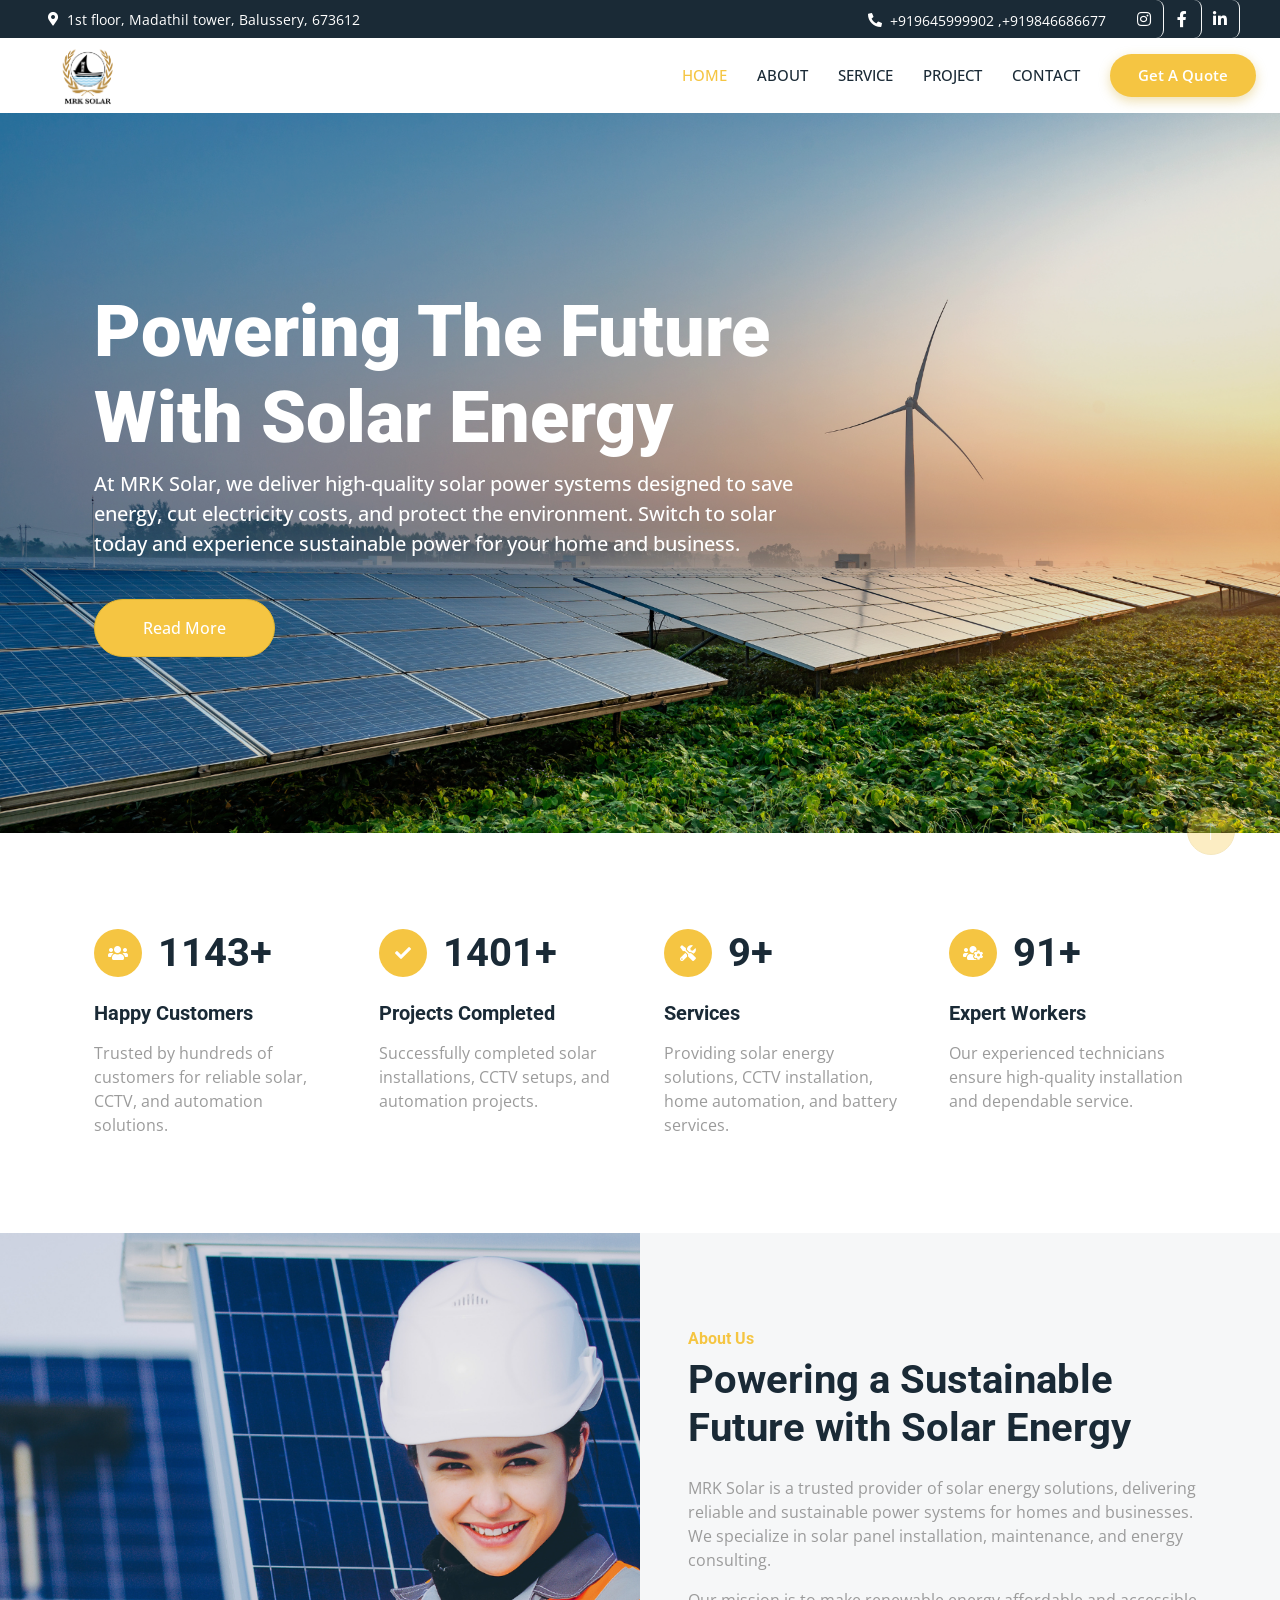
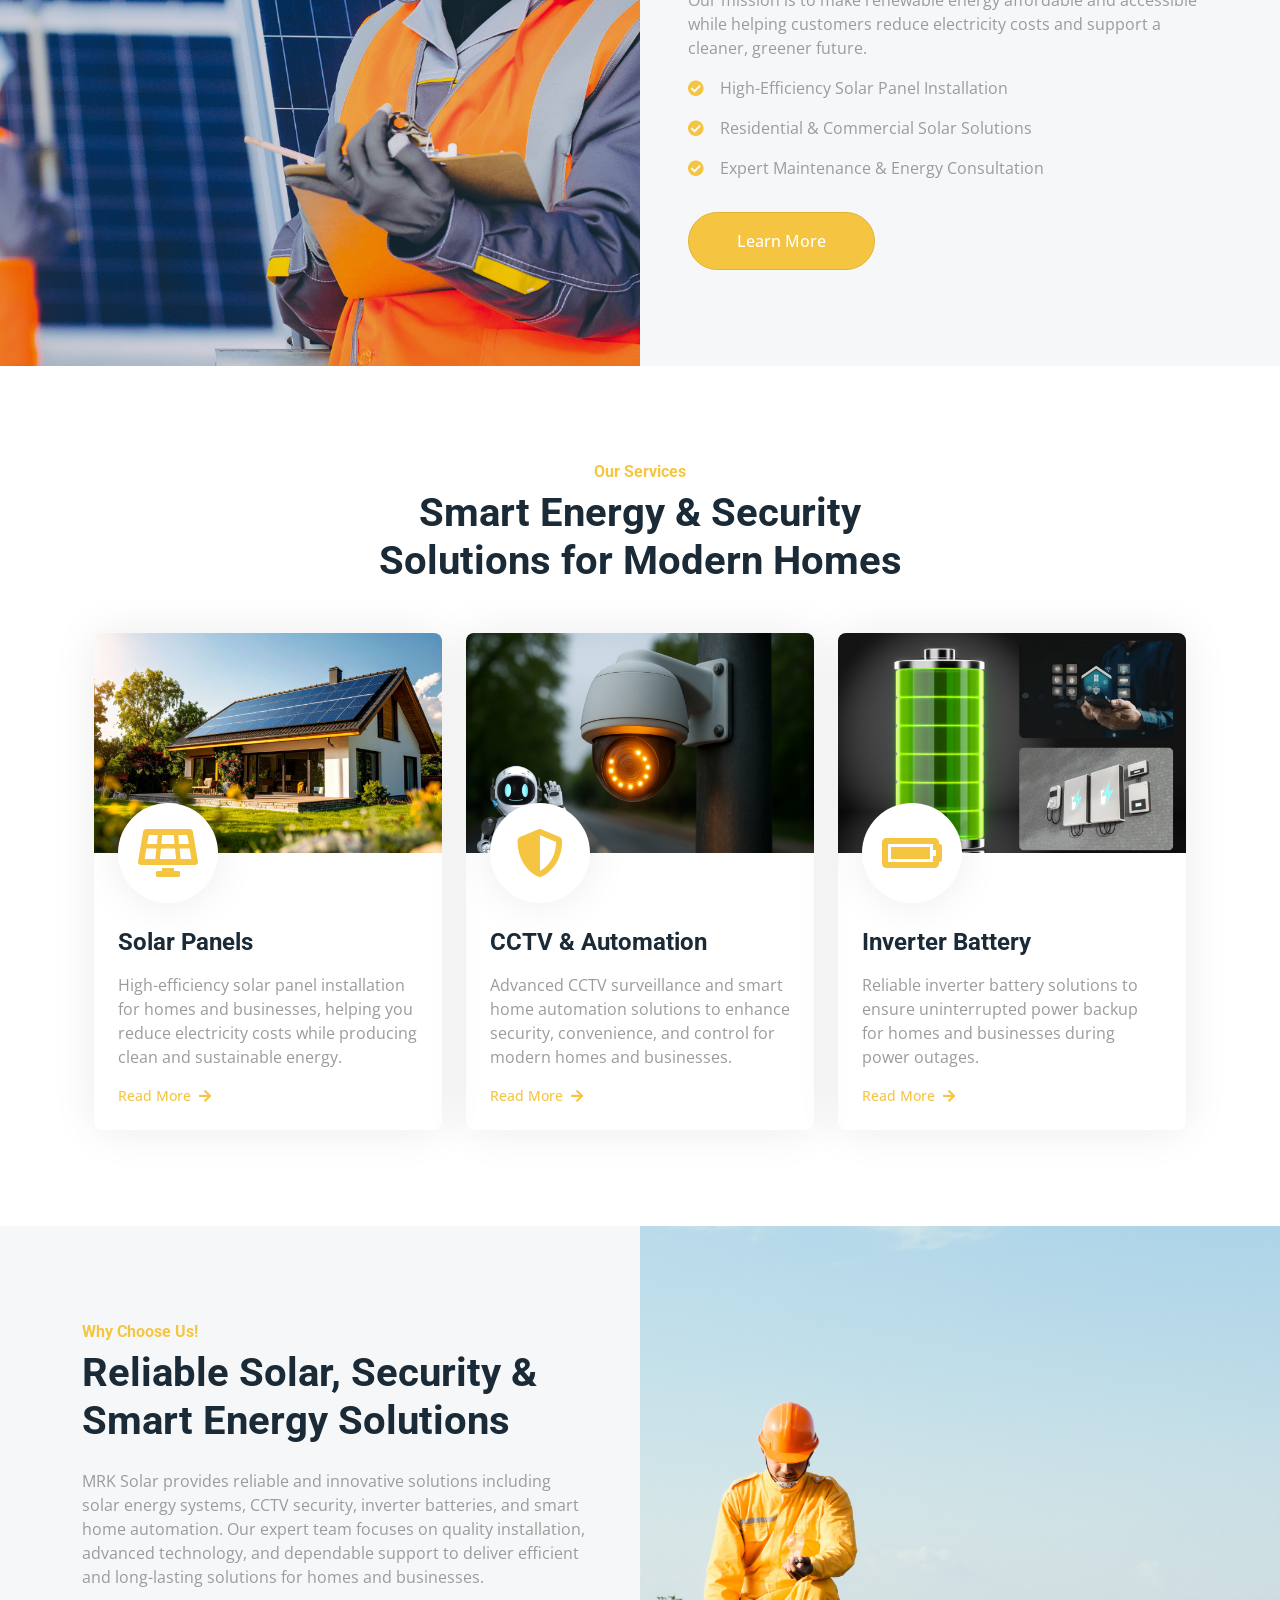
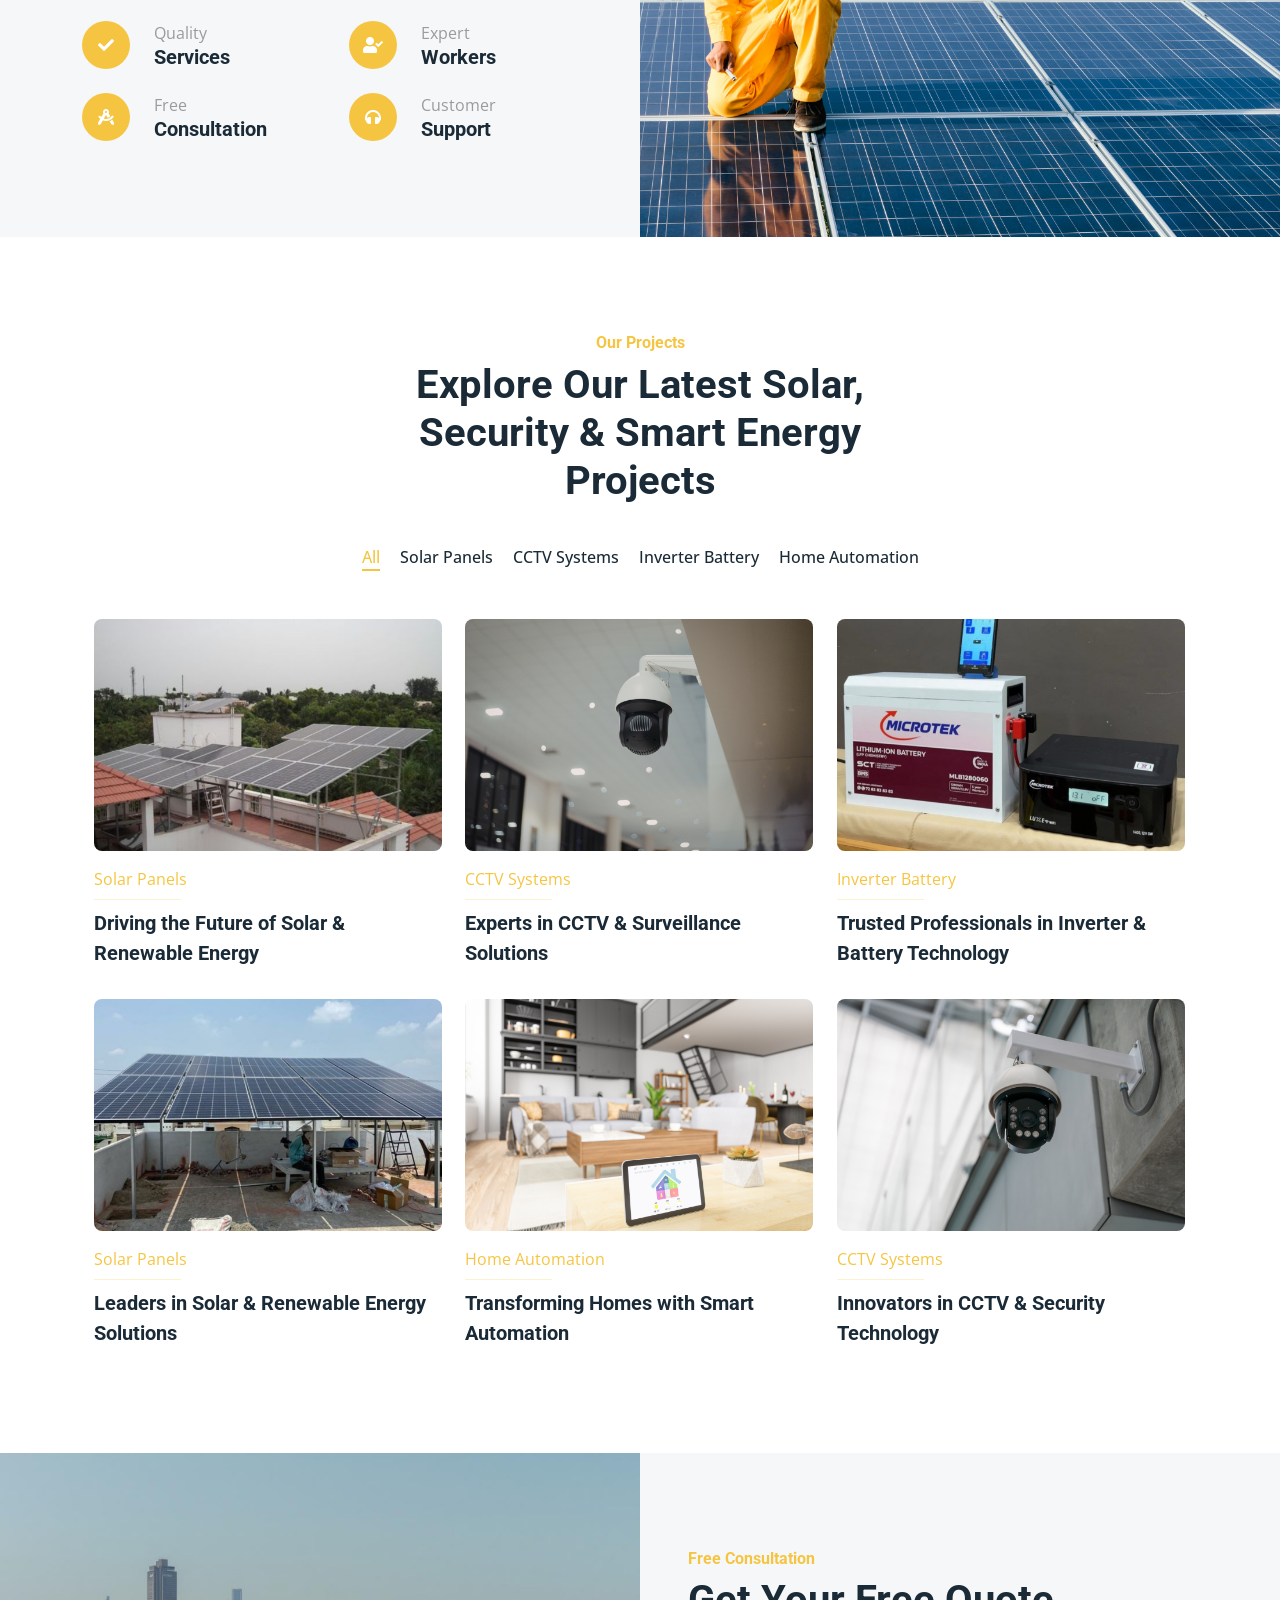
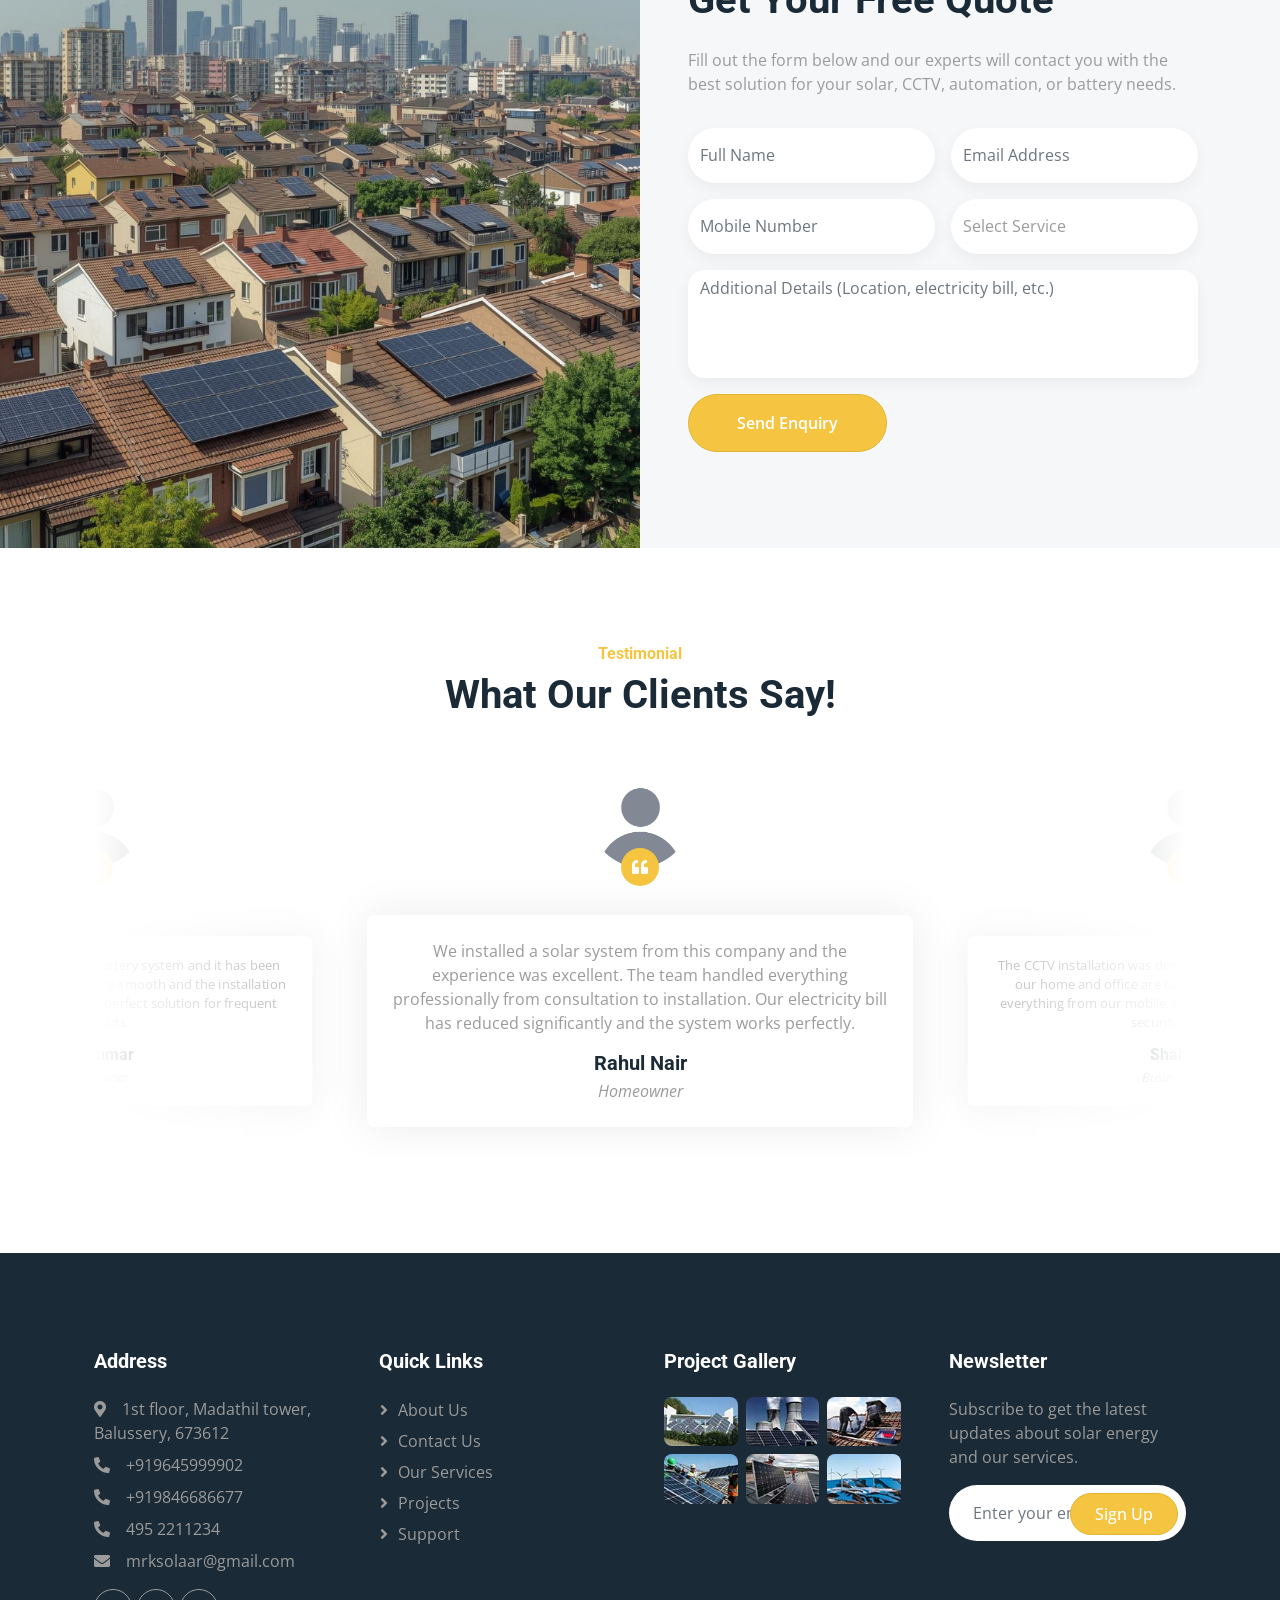
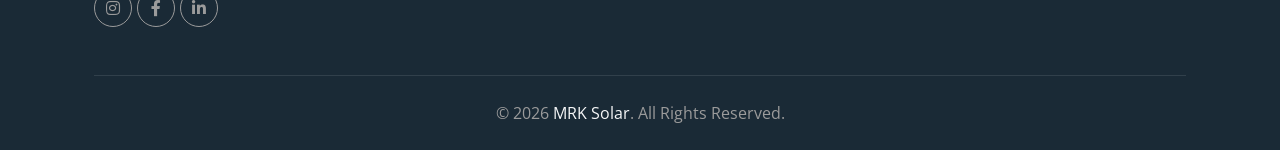
==== index.html @ f8b1b04d "first commit" ====
<!doctype html>
<html lang="en">
  <head>
    <meta charset="utf-8" />
    <title>MRK Solar</title>
    <meta content="width=device-width, initial-scale=1.0" name="viewport" />
    <meta content="" name="keywords" />
    <meta content="" name="description" />

    <!-- Favicon -->
    <link href="img/logo/MRKfavicon.png" rel="icon" />

    <!-- Google Web Fonts -->
    <link rel="preconnect" href="https://fonts.googleapis.com" />
    <link rel="preconnect" href="https://fonts.gstatic.com" crossorigin />
    <link
      href="https://fonts.googleapis.com/css2?family=Open+Sans:wght@400;500&family=Roboto:wght@500;700;900&display=swap"
      rel="stylesheet"
    />

    <link href="https://cdn.jsdelivr.net/npm/bootstrap@5.3.2/dist/css/bootstrap.min.css" rel="stylesheet">
<link rel="stylesheet" href="https://cdnjs.cloudflare.com/ajax/libs/font-awesome/6.5.0/css/all.min.css">


    <!-- Icon Font Stylesheet -->
    <link
      href="https://cdnjs.cloudflare.com/ajax/libs/font-awesome/5.10.0/css/all.min.css"
      rel="stylesheet"
    />
    <link
      href="https://cdn.jsdelivr.net/npm/bootstrap-icons@1.4.1/font/bootstrap-icons.css"
      rel="stylesheet"
    />

    <!-- Libraries Stylesheet -->
    <link href="lib/animate/animate.min.css" rel="stylesheet" />
    <link href="lib/owlcarousel/assets/owl.carousel.min.css" rel="stylesheet" />
    <link href="lib/lightbox/css/lightbox.min.css" rel="stylesheet" />

    <!-- Customized Bootstrap Stylesheet -->
    <link href="css/bootstrap.min.css" rel="stylesheet" />

    <!-- Template Stylesheet -->
    <link href="css/style.css" rel="stylesheet" />
  </head>

  <body>
    <!-- Spinner Start -->
    <div
      id="spinner"
      class="show bg-white position-fixed translate-middle w-100 vh-100 top-50 start-50 d-flex align-items-center justify-content-center"
    >
      <div
        class="spinner-border text-primary"
        style="width: 3rem; height: 3rem"
        role="status"
      >
        <span class="sr-only">Loading...</span>
      </div>
    </div>
    <!-- Spinner End -->

    <!-- Topbar Start -->
    <div class="container-fluid topbar-blue p-0">
      <div class="row gx-0 d-none d-lg-flex">
        <div class="col-lg-7 px-5 text-start">
          <div class="h-100 d-inline-flex align-items-center me-4">
            <small class="fa fa-map-marker-alt me-2"></small>
            <small>1st floor, Madathil tower, Balussery, 673612</small>
          </div>
        </div>

        <div class="col-lg-5 px-5 text-end">
          <div class="h-100 d-inline-flex align-items-center me-4">
            <small class="fa fa-phone-alt me-2"></small>
            <small>+919645999902 ,+919846686677</small>
          </div>

          <div class="h-100 d-inline-flex align-items-center mx-n2">
            <a
              class="btn btn-square btn-link border-0 border-end border-light"
              href="#"
              ><i class="fab fa-instagram"></i
            ></a>
            <a
              class="btn btn-square btn-link border-0 border-end border-light"
              href="#"
              ><i class="fab fa-facebook-f"></i
            ></a>
            <a
              class="btn btn-square btn-link border-0 border-end border-light"
              href="#"
              ><i class="fab fa-linkedin-in"></i
            ></a>
          </div>
        </div>
      </div>
    </div>
    <!-- Topbar End -->

    <!-- Navbar Start -->
    <nav class="navbar navbar-expand-lg bg-white navbar-light sticky-top p-0">
      <a
        href="index.html"
        class="navbar-brand d-flex align-items-center px-4 px-lg-5"
      >
        <img
          src="/img/logo/MRK SOLAR logo t-01.png"
          alt="MRK Solar Logo"
          style="height: 80px"
        />
      </a>
      <button
        type="button"
        class="navbar-toggler me-4"
        data-bs-toggle="collapse"
        data-bs-target="#navbarCollapse"
      >
        <span class="navbar-toggler-icon"></span>
      </button>
      <div class="collapse navbar-collapse" id="navbarCollapse">
        <div class="navbar-nav ms-auto p-4 p-lg-0">
          <a href="index.html" class="nav-item nav-link active">Home</a>
          <a href="about.html" class="nav-item nav-link">About</a>
          <a href="service.html" class="nav-item nav-link">Service</a>
          <a href="project.html" class="nav-item nav-link">Project</a>
          <a href="contact.html" class="nav-item nav-link">Contact</a>
        </div>
        <button class="gold-btn me-4" data-bs-toggle="modal" data-bs-target="#quoteModal">
Get A Quote
</button>
      </div>
    </nav>
    <!-- Navbar End -->

        <!-- Modal Start -->
<div class="modal fade" id="quoteModal" tabindex="-1">
  <div class="modal-dialog modal-dialog-centered">
    <div class="modal-content glass-modal text-center">

      <button class="close-btn" data-bs-dismiss="modal">&times;</button>

      <h3 class="mb-3">Contact MRK Solar</h3>

      <p class="mb-4">
        Need information about Solar Panels, CCTV, Home Automation,
        or Inverter Battery services? Connect with us instantly.
      </p>

      <div class="contact-buttons">

        <a href="https://wa.me/919645999902?text=Hello%20MRK%20Solar,%20can%20I%20get%20more%20information%20about%20your%20Solar%20Panels,%20CCTV,%20Home%20Automation,%20and%20Inverter%20Battery%20services."
        class="whatsapp-btn" target="_blank">
        <i class="fab fa-whatsapp"></i> WhatsApp
        </a>

        <a href="tel:+919645999902" class="call-btn">
        <i class="fa fa-phone"></i> Call Now
        </a>

      </div>

    </div>
  </div>
</div>
    <!-- Modal End -->

    <!-- Carousel Start -->
    <div class="container-fluid p-0 pb-5 wow fadeIn" data-wow-delay="0.1s">
      <div class="owl-carousel header-carousel position-relative">
        <div class="owl-carousel-item position-relative">
          <img class="img-fluid" src="img/banners/8.png" alt="" />
          <div class="owl-carousel-inner">
            <div class="container">
              <div class="row justify-content-start">
                <div class="col-10 col-lg-8">
                  <h1 class="display-2 text-white animated slideInDown">
    Powering The Future With Solar Energy
</h1>
                  <p class="fs-5 fw-medium text-white mb-4 pb-3">
    At MRK Solar, we deliver high-quality solar power systems designed to save energy, 
    cut electricity costs, and protect the environment. Switch to solar today and 
    experience sustainable power for your home and business.
</p>
                  <a
                    href="/about.html"
                    class="btn btn-primary rounded-pill py-3 px-5 animated slideInLeft"
                    >Read More</a
                  >
                </div>
              </div>
            </div>
          </div>
        </div>

        <div class="owl-carousel-item position-relative">
          <img class="img-fluid" src="img/banners/4.png" alt="" />
          <div class="owl-carousel-inner">
            <div class="container">
              <div class="row justify-content-start">
                <div class="col-10 col-lg-8">
                  <h1 class="display-2 text-white animated slideInDown">
    Leaders In Solar And Clean Energy
</h1>
                  <p class="fs-5 fw-medium text-white mb-4 pb-3">
    MRK Solar provides reliable and efficient solar energy solutions for homes and businesses.
    Our advanced solar systems help reduce electricity costs while promoting clean and
    sustainable power for a better and greener future.
</p>
                  <a
                    href="/about.html"
                    class="btn btn-primary rounded-pill py-3 px-5 animated slideInLeft"
                    >Read More</a
                  >
                </div>
              </div>
            </div>
          </div>
        </div>
      </div>
    </div>
    <!-- Carousel End -->

   <!-- Feature Start -->
<div class="container-xxl py-5">
  <div class="container">
    <div class="row g-5">

      <div class="col-md-6 col-lg-3 wow fadeIn" data-wow-delay="0.1s">
        <div class="d-flex align-items-center mb-4">
          <div class="btn-lg-square bg-primary rounded-circle me-3">
            <i class="fa fa-users text-white"></i>
          </div>
          <h1 class="mb-0"><span data-toggle="counter-up">1256</span>+</h1>
        </div>
        <h5 class="mb-3">Happy Customers</h5>
        <span>Trusted by hundreds of customers for reliable solar, CCTV, and automation solutions.</span>
      </div>

      <div class="col-md-6 col-lg-3 wow fadeIn" data-wow-delay="0.3s">
        <div class="d-flex align-items-center mb-4">
          <div class="btn-lg-square bg-primary rounded-circle me-3">
            <i class="fa fa-check text-white"></i>
          </div>
          <h1 class="mb-0"><span data-toggle="counter-up">1540</span>+</h1>
        </div>
        <h5 class="mb-3">Projects Completed</h5>
        <span>Successfully completed solar installations, CCTV setups, and automation projects.</span>
      </div>

      <div class="col-md-6 col-lg-3 wow fadeIn" data-wow-delay="0.5s">
        <div class="d-flex align-items-center mb-4">
          <div class="btn-lg-square bg-primary rounded-circle me-3">
            <i class="fa fa-tools text-white"></i>
          </div>
          <h1 class="mb-0"><span data-toggle="counter-up">10</span>+</h1>
        </div>
        <h5 class="mb-3">Services</h5>
        <span>Providing solar energy solutions, CCTV installation, home automation, and battery services.</span>
      </div>

      <div class="col-md-6 col-lg-3 wow fadeIn" data-wow-delay="0.7s">
        <div class="d-flex align-items-center mb-4">
          <div class="btn-lg-square bg-primary rounded-circle me-3">
            <i class="fa fa-users-cog text-white"></i>
          </div>
          <h1 class="mb-0"><span data-toggle="counter-up">100</span>+</h1>
        </div>
        <h5 class="mb-3">Expert Workers</h5>
        <span>Our experienced technicians ensure high-quality installation and dependable service.</span>
      </div>

    </div>
  </div>
</div>
<!-- Feature End -->

    <!-- About Start -->
    <div class="container-fluid bg-light overflow-hidden my-5 px-lg-0">
      <div class="container about px-lg-0">
        <div class="row g-0 mx-lg-0">
          <div
            class="col-lg-6 ps-lg-0 wow fadeIn"
            data-wow-delay="0.1s"
            style="min-height: 400px"
          >
            <div class="position-relative h-100">
              <img
                class="position-absolute img-fluid w-100 h-100"
                src="img/about.png"
                style="object-fit: cover"
                alt=""
              />
            </div>
          </div>
          <div
            class="col-lg-6 about-text py-5 wow fadeIn"
            data-wow-delay="0.5s"
          >
            <div class="p-lg-5 pe-lg-0">
              <h6 class="text-primary">About Us</h6>

<h1 class="mb-4">
Powering a Sustainable Future with Solar Energy
</h1>

<p>
MRK Solar is a trusted provider of solar energy solutions, delivering
reliable and sustainable power systems for homes and businesses.
We specialize in solar panel installation, maintenance, and energy consulting.
</p>

<p>
Our mission is to make renewable energy affordable and accessible
while helping customers reduce electricity costs and support a
cleaner, greener future.
</p>

<p><i class="fa fa-check-circle text-primary me-3"></i>High-Efficiency Solar Panel Installation</p>
<p><i class="fa fa-check-circle text-primary me-3"></i>Residential & Commercial Solar Solutions</p>
<p><i class="fa fa-check-circle text-primary me-3"></i>Expert Maintenance & Energy Consultation</p>

<a href="/about.html" class="btn btn-primary rounded-pill py-3 px-5 mt-3">
Learn More
</a>
            </div>
          </div>
        </div>
      </div>
    </div>
    <!-- About End -->

    <!-- Service Start -->
    <div class="container-xxl py-5">
      <div class="container">
        <div
          class="text-center mx-auto mb-5 wow fadeInUp"
          data-wow-delay="0.1s"
          style="max-width: 600px"
        >
          <h6 class="text-primary">Our Services</h6>
<h1 class="mb-4">Smart Energy & Security Solutions for Modern Homes</h1>
        </div>
        <div class="row g-4">
          <div class="col-md-6 col-lg-4 wow fadeInUp" data-wow-delay="0.1s">
            <div class="service-item rounded overflow-hidden">
              <img class="img-fluid" src="img/service1.png" alt="" />
              <div class="position-relative p-4 pt-0">
                <div class="service-icon">
                  <i class="fa fa-solar-panel fa-3x"></i>
                </div>
                <h4 class="mb-3">Solar Panels</h4>
<p>
High-efficiency solar panel installation for homes and businesses,
helping you reduce electricity costs while producing clean and
sustainable energy.
</p>
                <a class="small fw-medium" href="/service.html"
                  >Read More<i class="fa fa-arrow-right ms-2"></i
                ></a>
              </div>
            </div>
          </div>
          <div class="col-md-6 col-lg-4 wow fadeInUp" data-wow-delay="0.3s">
            <div class="service-item rounded overflow-hidden">
              <img class="img-fluid" src="img/service2.png" alt="" />
              <div class="position-relative p-4 pt-0">
                <div class="service-icon">
                  <i class="fa fa-shield-alt fa-3x"></i>
                </div>
               <h4 class="mb-3">CCTV & Automation</h4>
<p>
Advanced CCTV surveillance and smart home automation solutions to
enhance security, convenience, and control for modern homes and businesses.
</p>
                <a class="small fw-medium" href="/service.html"
                  >Read More<i class="fa fa-arrow-right ms-2"></i
                ></a>
              </div>
            </div>
          </div>
          
          <div class="col-md-6 col-lg-4 wow fadeInUp" data-wow-delay="0.5s">
            <div class="service-item rounded overflow-hidden">
              <img class="img-fluid" src="img/service3.png" alt="" />
              <div class="position-relative p-4 pt-0">
                <div class="service-icon">
                  <i class="fa fa-battery-full fa-3x"></i>
                </div>
                <h4 class="mb-3">Inverter Battery</h4>
<p>
Reliable inverter battery solutions to ensure uninterrupted power
backup for homes and businesses during power outages.
</p>
                <a class="small fw-medium" href="/service.html"
                  >Read More<i class="fa fa-arrow-right ms-2"></i
                ></a>
              </div>
            </div>
          </div>
        </div>
      </div>
    </div>
    <!-- Service End -->

    <!-- Feature Start -->
    <div class="container-fluid bg-light overflow-hidden my-5 px-lg-0">
      <div class="container feature px-lg-0">
        <div class="row g-0 mx-lg-0">
          <div
            class="col-lg-6 feature-text py-5 wow fadeIn"
            data-wow-delay="0.1s"
          >
            <div class="p-lg-5 ps-lg-0">
              <h6 class="text-primary">Why Choose Us!</h6>
<h1 class="mb-4">
Reliable Solar, Security & Smart Energy Solutions
</h1>
<p class="mb-4 pb-2">
MRK Solar provides reliable and innovative solutions including solar
energy systems, CCTV security, inverter batteries, and smart home
automation. Our expert team focuses on quality installation, advanced
technology, and dependable support to deliver efficient and
long-lasting solutions for homes and businesses.
</p>
              <div class="row g-4">
                <div class="col-6">
                  <div class="d-flex align-items-center">
                    <div class="btn-lg-square bg-primary rounded-circle">
                      <i class="fa fa-check text-white"></i>
                    </div>
                    <div class="ms-4">
                      <p class="mb-0">Quality</p>
                      <h5 class="mb-0">Services</h5>
                    </div>
                  </div>
                </div>
                <div class="col-6">
                  <div class="d-flex align-items-center">
                    <div class="btn-lg-square bg-primary rounded-circle">
                      <i class="fa fa-user-check text-white"></i>
                    </div>
                    <div class="ms-4">
                      <p class="mb-0">Expert</p>
                      <h5 class="mb-0">Workers</h5>
                    </div>
                  </div>
                </div>
                <div class="col-6">
                  <div class="d-flex align-items-center">
                    <div class="btn-lg-square bg-primary rounded-circle">
                      <i class="fa fa-drafting-compass text-white"></i>
                    </div>
                    <div class="ms-4">
                      <p class="mb-0">Free</p>
                      <h5 class="mb-0">Consultation</h5>
                    </div>
                  </div>
                </div>
                <div class="col-6">
                  <div class="d-flex align-items-center">
                    <div class="btn-lg-square bg-primary rounded-circle">
                      <i class="fa fa-headphones text-white"></i>
                    </div>
                    <div class="ms-4">
                      <p class="mb-0">Customer</p>
                      <h5 class="mb-0">Support</h5>
                    </div>
                  </div>
                </div>
              </div>
            </div>
          </div>
          <div
            class="col-lg-6 pe-lg-0 wow fadeIn"
            data-wow-delay="0.5s"
            style="min-height: 400px"
          >
            <div class="position-relative h-100">
              <img
                class="position-absolute img-fluid w-100 h-100"
                src="img/2.png"
                style="object-fit: cover"
                alt=""
              />
            </div>
          </div>
        </div>
      </div>
    </div>
    <!-- Feature End -->

    <!-- Projects Start -->
    <div class="container-xxl py-5">
      <div class="container">
        <div
          class="text-center mx-auto mb-5 wow fadeInUp"
          data-wow-delay="0.1s"
          style="max-width: 600px"
        >
         <h6 class="text-primary">Our Projects</h6>
<h1 class="mb-4">
Explore Our Latest Solar, Security & Smart Energy Projects
</h1>
        </div>
        <div class="row mt-n2 wow fadeInUp" data-wow-delay="0.3s">
          <div class="col-12 text-center">
            <ul class="list-inline mb-5" id="portfolio-flters">
    <li class="mx-2 active" data-filter="*">All</li>
    <li class="mx-2" data-filter=".solar">Solar Panels</li>
    <li class="mx-2" data-filter=".cctv">CCTV Systems</li>
    <li class="mx-2" data-filter=".battery">Inverter Battery</li>
    <li class="mx-2" data-filter=".automation">Home Automation</li>
</ul>
          </div>
        </div>
        <div
          class="row g-4 portfolio-container wow fadeInUp"
          data-wow-delay="0.5s"
        >
          <div class="col-lg-4 col-md-6 portfolio-item solar">
            <div class="portfolio-img rounded overflow-hidden">
              <img class="img-fluid" src="img/project-solar1.png" alt="" />
              <div class="portfolio-btn">
                <a
                  class="btn btn-lg-square btn-outline-light rounded-circle mx-1"
                  href="img/project-solar1.png"
                  data-lightbox="portfolio"
                  ><i class="fa fa-eye"></i
                ></a>
                
              </div>
            </div>
            <div class="pt-3">
              <p class="text-primary mb-0">Solar Panels</p>
              <hr class="text-primary w-25 my-2" />
              <h5 class="lh-base">
                Driving the Future of Solar & Renewable Energy
              </h5>
            </div>
          </div>
          <div class="col-lg-4 col-md-6 portfolio-item cctv">
            <div class="portfolio-img rounded overflow-hidden">
              <img class="img-fluid" src="img/project-cctv1.png" alt="" />
              <div class="portfolio-btn">
                <a
                  class="btn btn-lg-square btn-outline-light rounded-circle mx-1"
                  href="img/project-cctv1.png"
                  data-lightbox="portfolio"
                  ><i class="fa fa-eye"></i
                ></a>
               
              </div>
            </div>
            <div class="pt-3">
              <p class="text-primary mb-0">CCTV Systems</p>
              <hr class="text-primary w-25 my-2" />
              <h5 class="lh-base">
               Experts in CCTV & Surveillance Solutions
              </h5>
            </div>
          </div>
          <div class="col-lg-4 col-md-6 portfolio-item battery">
            <div class="portfolio-img rounded overflow-hidden">
              <img class="img-fluid" src="img/project-battery.png" alt="" />
              <div class="portfolio-btn">
                <a
                  class="btn btn-lg-square btn-outline-light rounded-circle mx-1"
                  href="img/project-battery.png"
                  data-lightbox="portfolio"
                  ><i class="fa fa-eye"></i
                ></a>
               
              </div>
            </div>
            <div class="pt-3">
              <p class="text-primary mb-0">Inverter Battery</p>
              <hr class="text-primary w-25 my-2" />
              <h5 class="lh-base">
               Trusted Professionals in Inverter & Battery Technology
              </h5>
            </div>
          </div>
          <div class="col-lg-4 col-md-6 portfolio-item solar">
            <div class="portfolio-img rounded overflow-hidden">
              <img class="img-fluid" src="img/project-solar2.png" alt="" />
              <div class="portfolio-btn">
                <a
                  class="btn btn-lg-square btn-outline-light rounded-circle mx-1"
                  href="img/project-solar2.png"
                  data-lightbox="portfolio"
                  ><i class="fa fa-eye"></i
                ></a>
               
              </div>
            </div>
            <div class="pt-3">
              <p class="text-primary mb-0">Solar Panels</p>
              <hr class="text-primary w-25 my-2" />
              <h5 class="lh-base">
                Leaders in Solar & Renewable Energy Solutions
              </h5>
            </div>
          </div>
          <div class="col-lg-4 col-md-6 portfolio-item automation">
            <div class="portfolio-img rounded overflow-hidden">
              <img class="img-fluid" src="img/project-automation.png" alt="" />
              <div class="portfolio-btn">
                <a
                  class="btn btn-lg-square btn-outline-light rounded-circle mx-1"
                  href="img/project-automation.png"
                  data-lightbox="portfolio"
                  ><i class="fa fa-eye"></i
                ></a>
                
              </div>
            </div>
            <div class="pt-3">
              <p class="text-primary mb-0">Home Automation</p>
              <hr class="text-primary w-25 my-2" />
              <h5 class="lh-base">
                Transforming Homes with Smart Automation
              </h5>
            </div>
          </div>
          <div class="col-lg-4 col-md-6 portfolio-item cctv">
            <div class="portfolio-img rounded overflow-hidden">
              <img class="img-fluid" src="img/project-cctv2.png" alt="" />
              <div class="portfolio-btn">
                <a
                  class="btn btn-lg-square btn-outline-light rounded-circle mx-1"
                  href="img/project-cctv2.png"
                  data-lightbox="portfolio"
                  ><i class="fa fa-eye"></i
                ></a>
                
              </div>
            </div>
            <div class="pt-3">
              <p class="text-primary mb-0">CCTV Systems</p>
              <hr class="text-primary w-25 my-2" />
              <h5 class="lh-base">
               Innovators in CCTV & Security Technology
              </h5>
            </div>
          </div>
        </div>
      </div>
    </div>
    <!-- Projects End -->

 <!-- Quote Start -->
<div class="container-fluid bg-light overflow-hidden my-5 px-lg-0">
  <div class="container quote px-lg-0">
    <div class="row g-0 mx-lg-0">

      <!-- Image Section -->
      <div class="col-lg-6 ps-lg-0 wow fadeIn" data-wow-delay="0.1s" style="min-height:400px;">
        <div class="position-relative h-100">
          <img
            src="img/sol2.png"
            class="position-absolute img-fluid w-100 h-100"
            style="object-fit:cover;"
            alt="Solar Installation">
        </div>
      </div>

      <!-- Form Section -->
      <div class="col-lg-6 quote-text py-5 wow fadeIn" data-wow-delay="0.5s">
        <div class="p-lg-5 pe-lg-0">

          <h6 class="text-primary">Free Consultation</h6>
          <h1 class="mb-4">Get Your Free Quote</h1>

          <p class="mb-4 pb-2">
            Fill out the form below and our experts will contact you with the
            best solution for your solar, CCTV, automation, or battery needs.
          </p>

          <form id="quoteForm">

            <div class="row g-3">

              <!-- Name -->
              <div class="col-12 col-sm-6">
                <input
                  type="text"
                  name="name"
                  class="form-control border-0 rounded-pill"
                  placeholder="Full Name"
                  required
                  style="height:55px;">
              </div>

              <!-- Email -->
              <div class="col-12 col-sm-6">
                <input
                  type="email"
                  name="email"
                  class="form-control border-0 rounded-pill"
                  placeholder="Email Address"
                  required
                  style="height:55px;">
              </div>

              <!-- Phone -->
              <div class="col-12 col-sm-6">
                <input
                  type="tel"
                  name="phone"
                  class="form-control border-0 rounded-pill"
                  placeholder="Mobile Number"
                  required
                  style="height:55px;">
              </div>

              <!-- Service -->
              <div class="col-12 col-sm-6">
                <select
                  name="service"
                  class="form-select border-0 rounded-pill"
                  required
                  style="height:55px;">

                  <option value="">Select Service</option>

                  <option disabled>— Solar Services —</option>
                  <option>Residential Solar Installation</option>
                  <option>Commercial Solar Installation</option>
                  <option>Solar Maintenance</option>
                  <option>Solar Consultation</option>
                  <option>Solar Inverter & Battery</option>

                  <option disabled>— Security Services —</option>
                  <option>CCTV Installation</option>
                  <option>CCTV Maintenance</option>

                  <option disabled>— Smart Home —</option>
                  <option>Home Automation</option>

                  <option disabled>— Power Backup —</option>
                  <option>Battery Services</option>

                </select>
              </div>

              <!-- Message -->
              <div class="col-12">
                <textarea
                  name="message"
                  class="form-control border-0 rounded-4"
                  placeholder="Additional Details (Location, electricity bill, etc.)"
                  rows="4"></textarea>
              </div>

              <!-- Submit -->
              <div class="col-12">
                <button type="button" onclick="sendWhatsApp()" class="btn btn-primary rounded-pill py-3 px-5">
Send Enquiry
</button>
              </div>

            </div>

          </form>

        </div>
      </div>

    </div>
  </div>
</div>
<!-- Quote End -->
 <script>
function sendWhatsApp(){

var name = document.querySelector('input[name="name"]').value;
var email = document.querySelector('input[name="email"]').value;
var phone = document.querySelector('input[name="phone"]').value;
var service = document.querySelector('select[name="service"]').value;
var message = document.querySelector('textarea[name="message"]').value;

var whatsappNumber = "919645999902";

var url = "https://wa.me/" + whatsappNumber + "?text="
+ "New Enquiry%0A%0A"
+ "*Name:* " + name + "%0A"
+ "*Email:* " + email + "%0A"
+ "*Phone:* " + phone + "%0A"
+ "*Service:* " + service + "%0A"
+ "*Message:* " + message;

window.open(url, '_blank');
}
</script>

    <!-- Team Start -->
    <!-- <div class="container-xxl py-5">
      <div class="container">
        <div
          class="text-center mx-auto mb-5 wow fadeInUp"
          data-wow-delay="0.1s"
          style="max-width: 600px"
        >
          <h6 class="text-primary">Team Member</h6>
          <h1 class="mb-4">Experienced Team Members</h1>
        </div>
        <div class="row g-4">
          <div class="col-lg-4 col-md-6 wow fadeInUp" data-wow-delay="0.1s">
            <div class="team-item rounded overflow-hidden">
              <div class="d-flex">
                <img class="img-fluid w-75" src="img/team-1.jpg" alt="" />
                <div class="team-social w-25">
                  <a
                    class="btn btn-lg-square btn-outline-primary rounded-circle mt-3"
                    href=""
                    ><i class="fab fa-facebook-f"></i
                  ></a>
                  <a
                    class="btn btn-lg-square btn-outline-primary rounded-circle mt-3"
                    href=""
                    ><i class="fab fa-twitter"></i
                  ></a>
                  <a
                    class="btn btn-lg-square btn-outline-primary rounded-circle mt-3"
                    href=""
                    ><i class="fab fa-instagram"></i
                  ></a>
                </div>
              </div>
              <div class="p-4">
                <h5>Full Name</h5>
                <span>Designation</span>
              </div>
            </div>
          </div>
          <div class="col-lg-4 col-md-6 wow fadeInUp" data-wow-delay="0.3s">
            <div class="team-item rounded overflow-hidden">
              <div class="d-flex">
                <img class="img-fluid w-75" src="img/team-2.jpg" alt="" />
                <div class="team-social w-25">
                  <a
                    class="btn btn-lg-square btn-outline-primary rounded-circle mt-3"
                    href=""
                    ><i class="fab fa-facebook-f"></i
                  ></a>
                  <a
                    class="btn btn-lg-square btn-outline-primary rounded-circle mt-3"
                    href=""
                    ><i class="fab fa-twitter"></i
                  ></a>
                  <a
                    class="btn btn-lg-square btn-outline-primary rounded-circle mt-3"
                    href=""
                    ><i class="fab fa-instagram"></i
                  ></a>
                </div>
              </div>
              <div class="p-4">
                <h5>Full Name</h5>
                <span>Designation</span>
              </div>
            </div>
          </div>
          <div class="col-lg-4 col-md-6 wow fadeInUp" data-wow-delay="0.5s">
            <div class="team-item rounded overflow-hidden">
              <div class="d-flex">
                <img class="img-fluid w-75" src="img/team-3.jpg" alt="" />
                <div class="team-social w-25">
                  <a
                    class="btn btn-lg-square btn-outline-primary rounded-circle mt-3"
                    href=""
                    ><i class="fab fa-facebook-f"></i
                  ></a>
                  <a
                    class="btn btn-lg-square btn-outline-primary rounded-circle mt-3"
                    href=""
                    ><i class="fab fa-twitter"></i
                  ></a>
                  <a
                    class="btn btn-lg-square btn-outline-primary rounded-circle mt-3"
                    href=""
                    ><i class="fab fa-instagram"></i
                  ></a>
                </div>
              </div>
              <div class="p-4">
                <h5>Full Name</h5>
                <span>Designation</span>
              </div>
            </div>
          </div>
        </div>
      </div>
    </div> -->
    <!-- Team End -->

    <!-- Testimonial Start -->
    <div class="container-xxl py-5">
      <div class="container">
        <div
          class="text-center mx-auto mb-5 wow fadeInUp"
          data-wow-delay="0.1s"
          style="max-width: 600px"
        >
          <h6 class="text-primary">Testimonial</h6>
          <h1 class="mb-4">What Our Clients Say!</h1>
        </div>
        <div
          class="owl-carousel testimonial-carousel wow fadeInUp"
          data-wow-delay="0.1s"
        >
          <div class="testimonial-item text-center">
            <div class="testimonial-img position-relative">
              <img
                class="img-fluid rounded-circle mx-auto mb-5"
                src="img/testimonial-logo.jpeg"
              />
              <div class="btn-square bg-primary rounded-circle">
                <i class="fa fa-quote-left text-white"></i>
              </div>
            </div>
            <div class="testimonial-text text-center rounded p-4">
              <p>
We installed a solar system from this company and the experience was excellent. 
The team handled everything professionally from consultation to installation. 
Our electricity bill has reduced significantly and the system works perfectly.
</p>
<h5 class="mb-1">Rahul Nair</h5>
<span class="fst-italic">Homeowner</span>
            </div>
          </div>
          <div class="testimonial-item text-center">
            <div class="testimonial-img position-relative">
              <img
                class="img-fluid rounded-circle mx-auto mb-5"
                src="img/testimonial-logo.jpeg"
              />
              <div class="btn-square bg-primary rounded-circle">
                <i class="fa fa-quote-left text-white"></i>
              </div>
            </div>
            <div class="testimonial-text text-center rounded p-4">
              <p>
The CCTV installation was done neatly and professionally. 
Now our home and office are fully secure and we can monitor everything from our mobile. 
Highly recommended for reliable security solutions.
</p>
<h5 class="mb-1">Shahid Ali</h5>
<span class="fst-italic">Business Owner</span>
            </div>
          </div>
          <div class="testimonial-item text-center">
            <div class="testimonial-img position-relative">
              <img
                class="img-fluid rounded-circle mx-auto mb-5"
                src="img/testimonial-logo.jpeg"
              />
              <div class="btn-square bg-primary rounded-circle">
                <i class="fa fa-quote-left text-white"></i>
              </div>
            </div>
            <div class="testimonial-text text-center rounded p-4">
              <p>
We purchased an inverter and battery system and it has been working flawlessly. 
Power backup is smooth and the installation team provided great support. 
A perfect solution for frequent power cuts.
</p>
<h5 class="mb-1">Anil Kumar</h5>
<span class="fst-italic">Shop Owner</span>
            </div>
          </div>
        </div>
      </div>
    </div>
    <!-- Testimonial End -->

    <!-- Footer Start -->
    <div
      class="container-fluid bg-dark text-body footer mt-5 pt-5 wow fadeIn"
      data-wow-delay="0.1s"
    >
      <div class="container py-5">
        <div class="row g-5">
          <div class="col-lg-3 col-md-6">
            <h5 class="text-white mb-4">Address</h5>
            <p class="mb-2">
              <i class="fa fa-map-marker-alt me-3"></i>1st floor, Madathil
              tower, Balussery, 673612
            </p>
            <p class="mb-2">
              <i class="fa fa-phone-alt me-3"></i>+919645999902
            </p>
            <p class="mb-2">
              <i class="fa fa-phone-alt me-3"></i>+919846686677
            </p>
            <p class="mb-2"><i class="fa fa-phone-alt me-3"></i>495 2211234</p>
            <p class="mb-2">
              <i class="fa fa-envelope me-3"></i>mrksolaar@gmail.com
            </p>
            <div class="d-flex pt-2">
              <a class="btn btn-square btn-outline-light btn-social" href=""
                ><i class="fab fa-instagram"></i
              ></a>
              <a class="btn btn-square btn-outline-light btn-social" href=""
                ><i class="fab fa-facebook-f"></i
              ></a>

              <a class="btn btn-square btn-outline-light btn-social" href=""
                ><i class="fab fa-linkedin-in"></i
              ></a>
            </div>
          </div>
          <div class="col-lg-3 col-md-6">
            <h5 class="text-white mb-4">Quick Links</h5>
            <a class="btn btn-link" href="">About Us</a>
            <a class="btn btn-link" href="">Contact Us</a>
            <a class="btn btn-link" href="">Our Services</a>
            <a class="btn btn-link" href="">Projects</a>
            <a class="btn btn-link" href="">Support</a>
          </div>
          <div class="col-lg-3 col-md-6">
            <h5 class="text-white mb-4">Project Gallery</h5>
            <div class="row g-2">
              <div class="col-4">
                <img class="img-fluid rounded" src="img/gallery-1.jpg" alt="" />
              </div>
              <div class="col-4">
                <img class="img-fluid rounded" src="img/gallery-2.jpg" alt="" />
              </div>
              <div class="col-4">
                <img class="img-fluid rounded" src="img/gallery-3.jpg" alt="" />
              </div>
              <div class="col-4">
                <img class="img-fluid rounded" src="img/gallery-4.jpg" alt="" />
              </div>
              <div class="col-4">
                <img class="img-fluid rounded" src="img/gallery-5.jpg" alt="" />
              </div>
              <div class="col-4">
                <img class="img-fluid rounded" src="img/gallery-6.jpg" alt="" />
              </div>
            </div>
          </div>
          <div class="col-lg-3 col-md-6">
            <h5 class="text-white mb-4">Newsletter</h5>
            <p>
              Subscribe to get the latest updates about solar energy and our
              services.
            </p>
            <div class="position-relative mx-auto" style="max-width: 400px">
              <input
                class="form-control border-0 w-100 py-3 ps-4 pe-5 rounded-pill"
                type="email"
                placeholder="Enter your email"
              />

              <button
                type="button"
                class="btn btn-primary py-2 px-4 position-absolute top-0 end-0 mt-2 me-2 rounded-pill"
              >
                Sign Up
              </button>
            </div>
          </div>
        </div>
      </div>
      <div class="container">
        <div class="copyright">
          <div class="row justify-content-center">
            <div class="col-md-6 text-center">
              &copy; 2026 <a href="#">MRK Solar</a>. All Rights Reserved.
            </div>
          </div>
        </div>
      </div>
    </div>
    <!-- Footer End -->

    <!-- Back to Top -->
    <a
      href="#"
      class="btn btn-lg btn-primary btn-lg-square rounded-circle back-to-top"
      ><i class="bi bi-arrow-up"></i
    ></a>

    <!-- JavaScript Libraries -->
     <script src="https://cdn.jsdelivr.net/npm/bootstrap@5.3.2/dist/js/bootstrap.bundle.min.js"></script>
    <script src="https://code.jquery.com/jquery-3.4.1.min.js"></script>
    <script src="https://cdn.jsdelivr.net/npm/bootstrap@5.0.0/dist/js/bootstrap.bundle.min.js"></script>
    <script src="lib/wow/wow.min.js"></script>
    <script src="lib/easing/easing.min.js"></script>
    <script src="lib/waypoints/waypoints.min.js"></script>
    <script src="lib/counterup/counterup.min.js"></script>
    <script src="lib/owlcarousel/owl.carousel.min.js"></script>
    <script src="lib/isotope/isotope.pkgd.min.js"></script>
    <script src="lib/lightbox/js/lightbox.min.js"></script>

    <!-- Template Javascript -->
    <script src="js/main.js"></script>
  </body>
</html>
---- css/style.css ----
/********** Template CSS **********/
:root {
    --primary: #F5C542;
    --light: #F6F7F8;
    --dark: #1A2A36;
}

.fw-medium {
    font-weight: 500 !important;
}

.fw-bold {
    font-weight: 700 !important;
}

.fw-black {
    font-weight: 900 !important;
}

.back-to-top {
    position: fixed;
    display: none;
    right: 45px;
    bottom: 45px;
    z-index: 99;
}


/*** Spinner ***/
#spinner {
    opacity: 0;
    visibility: hidden;
    transition: opacity .5s ease-out, visibility 0s linear .5s;
    z-index: 99999;
}

#spinner.show {
    transition: opacity .5s ease-out, visibility 0s linear 0s;
    visibility: visible;
    opacity: 1;
}


/*** Button ***/
.btn {
    font-weight: 500;
    transition: .5s;
}

.btn.btn-primary,
.btn.btn-outline-primary:hover {
    color: #FFFFFF;
}

.btn-square {
    width: 38px;
    height: 38px;
}

.btn-sm-square {
    width: 32px;
    height: 32px;
}

.btn-lg-square {
    width: 48px;
    height: 48px;
}

.gold-btn {
    /* background: linear-gradient(135deg, #d4af37, #f5d76e); */
    background:#F5C542 ;
    color: #ffffff;
    border: none;
    padding: 10px 28px;
    font-size: 15px;
    font-weight: 600;
    border-radius: 50px; /* Fully rounded */
    cursor: pointer;
    transition: all 0.3s ease;
    box-shadow: 0 4px 12px rgba(212, 175, 55, 0.4);
    
}

/* .gold-btn:hover {
    background: linear-gradient(135deg, #b8962e, #d4af37);
    transform: translateY(-2px);
    box-shadow: 0 6px 18px rgba(212, 175, 55, 0.6);
} */
 .gold-btn:hover {
    background: #D4A017;
    transform: translateY(-2px);
    /* box-shadow: 0 6px 18px rgba(213, 181, 75, 0.652); */
}


.gold-btn:active {
    transform: scale(0.98);
}

.btn-square,
.btn-sm-square,
.btn-lg-square {
    padding: 0;
    display: flex;
    align-items: center;
    justify-content: center;
    font-weight: normal;
}

.topbar-blue{
    background-color:#1A2A36; 
    color:#fff;
}

.topbar-blue small,
.topbar-blue i,
.topbar-blue a{
    color:#fff !important;
}

.topbar-blue a:hover{
    color:#ffd700 !important; /* optional hover gold */
}


/*** Navbar ***/
.navbar.sticky-top {
    top: -100px;
    transition: .5s;
}

.navbar .navbar-brand,
.navbar a.btn {
    height: 75px;
}

.navbar .navbar-nav .nav-link {
    margin-right: 30px;
    padding: 25px 0;
    color: var(--dark);
    font-size: 15px;
    font-weight: 500;
    text-transform: uppercase;
    outline: none;
}

.navbar .navbar-nav .nav-link:hover,
.navbar .navbar-nav .nav-link.active {
    color: var(--primary);
}

.navbar .dropdown-toggle::after {
    border: none;
    content: "\f107";
    font-family: "Font Awesome 5 Free";
    font-weight: 900;
    vertical-align: middle;
    margin-left: 8px;
}

@media (max-width: 991.98px) {
    .navbar .navbar-nav .nav-link  {
        margin-right: 0;
        padding: 10px 0;
    }

    .navbar .navbar-nav {
        border-top: 1px solid #EEEEEE;
    }
}

@media (min-width: 992px) {
    .navbar .nav-item .dropdown-menu {
        display: block;
        border: none;
        margin-top: 0;
        top: 150%;
        opacity: 0;
        visibility: hidden;
        transition: .5s;
    }

    .navbar .nav-item:hover .dropdown-menu {
        top: 100%;
        visibility: visible;
        transition: .5s;
        opacity: 1;
    }
}


.glass-modal{
    background: rgba(255, 244, 244, 0.389);
    backdrop-filter: blur(15px);
    border-radius: 20px;
    padding: 40px;
    border: 1px solid rgba(255, 255, 255, 0.017);
    box-shadow: 0 10px 40px rgba(0,0,0,0.3);
    animation: popup 0.4s ease;
    color: #fff;
}

@keyframes popup{
    from{
        transform: scale(0.8);
        opacity:0;
    }
    to{
        transform: scale(1);
        opacity:1;
    }
}

.close-btn{
    position:absolute;
    right:20px;
    top:15px;
    border:none;
    font-size:28px;
    background:none;
}

.contact-buttons{
    display:flex;
    gap:15px;
    justify-content:center;
}

.whatsapp-btn{
    background:#25D366;
    color:white;
    padding:12px 25px;
    border-radius:50px;
    text-decoration:none;
    font-weight:600;
}

.call-btn{
    background:#f4b400;
    color:white;
    padding:12px 25px;
    border-radius:50px;
    text-decoration:none;
    font-weight:600;
}

.whatsapp-btn:hover{
    background:#1ebe5d;
}

.call-btn:hover{
    background:#d89d00;
}


/*** Header ***/
.owl-carousel-inner {
    position: absolute;
    width: 100%;
    height: 100%;
    top: 0;
    left: 0;
    display: flex;
    align-items: center;
    background: rgba(0, 0, 0, .1);
}

@media (max-width: 768px) {
    .header-carousel .owl-carousel-item {
        position: relative;
        min-height: 500px;
    }

    .header-carousel .owl-carousel-item img {
        position: absolute;
        width: 100%;
        height: 100%;
        object-fit: cover;
    }

    .header-carousel .owl-carousel-item p {
        font-size: 16px !important;
    }
}

.header-carousel .owl-dots {
    position: absolute;
    width: 60px;
    height: 100%;
    top: 0;
    right: 30px;
    display: flex;
    flex-direction: column;
    align-items: center;
    justify-content: center;
}

.header-carousel .owl-dots .owl-dot {
    position: relative;
    width: 45px;
    height: 45px;
    margin: 5px 0;
    background: #FFFFFF;
    box-shadow: 0 0 30px rgba(255, 255, 255, .9);
    border-radius: 45px;
    transition: .5s;
}

.header-carousel .owl-dots .owl-dot.active {
    width: 60px;
    height: 60px;
}

.header-carousel .owl-dots .owl-dot img {
    position: absolute;
    width: 100%;
    height: 100%;
    object-fit: cover;
    padding: 2px;
    border-radius: 45px;
    transition: .5s;
}

.page-header {
    background: linear-gradient(rgba(0, 0, 0, .1), rgba(0, 0, 0, .1)), url(../img/banners//8.png) center center no-repeat;
    background-size: cover;
}

.breadcrumb-item + .breadcrumb-item::before {
    color: var(--light);
}


/*** About ***/
@media (min-width: 992px) {
    .container.about {
        max-width: 100% !important;
    }

    .about-text  {
        padding-right: calc(((100% - 960px) / 2) + .75rem);
    }
}

@media (min-width: 1200px) {
    .about-text  {
        padding-right: calc(((100% - 1140px) / 2) + .75rem);
    }
}

@media (min-width: 1400px) {
    .about-text  {
        padding-right: calc(((100% - 1320px) / 2) + .75rem);
    }
}


/*** Service ***/
.service-item {
    box-shadow: 0 0 45px rgba(0, 0, 0, .08);
     height:100%;
    display:flex;
    flex-direction:column;
}

.service-item img{
    height:220px;
    object-fit:cover;
}

.service-item .position-relative{
    flex:1;
    display:flex;
    flex-direction:column;
}

.service-item p{
    flex-grow:1;
}

.service-icon {
    position: relative;
    margin: -50px 0 25px 0;
    width: 100px;
    height: 100px;
    display: flex;
    align-items: center;
    justify-content: center;
    color: var(--primary);
    background: #FFFFFF;
    border-radius: 100px;
    box-shadow: 0 0 45px rgba(0, 0, 0, .08);
    transition: .5s;
}

.service-item:hover .service-icon {
    color: #FFFFFF;
    background: var(--primary);
}
.service-item a.small {
    color: var(--primary);
    text-decoration: none;
    transition: .3s;
}

.service-item a.small:hover {
    color: #D4A017;
}

.service-item a.small i{
    transition: .3s;
}

.service-item a.small:hover i{
    transform: translateX(5px);
}


/*** Feature ***/
@media (min-width: 992px) {
    .container.feature {
        max-width: 100% !important;
    }

    .feature-text  {
        padding-left: calc(((100% - 960px) / 2) + .75rem);
    }
}

@media (min-width: 1200px) {
    .feature-text  {
        padding-left: calc(((100% - 1140px) / 2) + .75rem);
    }
}

@media (min-width: 1400px) {
    .feature-text  {
        padding-left: calc(((100% - 1320px) / 2) + .75rem);
    }
}


/*** Project Portfolio ***/
#portfolio-flters li {
    display: inline-block;
    font-weight: 500;
    color: var(--dark);
    cursor: pointer;
    transition: .5s;
    border-bottom: 2px solid transparent;
}

#portfolio-flters li:hover,
#portfolio-flters li.active {
    color: var(--primary);
    border-color: var(--primary);
}

.portfolio-img {
    position: relative;
}

.portfolio-img::before,
.portfolio-img::after {
    position: absolute;
    content: "";
    width: 0;
    height: 100%;
    top: 0;
    background: var(--dark);
    transition: .5s;
}

.portfolio-img::before {
    left: 50%;
}

.portfolio-img::after {
    right: 50%;
}

.portfolio-item:hover .portfolio-img::before {
    width: 51%;
    left: 0;
}

.portfolio-item:hover .portfolio-img::after {
    width: 51%;
    right: 0;
}

.portfolio-btn {
    position: absolute;
    top: 0;
    left: 0;
    width: 100%;
    height: 100%;
    display: flex;
    align-items: center;
    justify-content: center;
    opacity: 0;
    z-index: 1;
    transition: .5s;
}

.portfolio-item:hover .portfolio-btn {
    opacity: 1;
    transition-delay: .3s;
}


/*** Quote ***/
@media (min-width: 992px) {
    .container.quote {
        max-width: 100% !important;
    }

    .quote-text  {
        padding-right: calc(((100% - 960px) / 2) + .75rem);
    }
}

@media (min-width: 1200px) {
    .quote-text  {
        padding-right: calc(((100% - 1140px) / 2) + .75rem);
    }
}

@media (min-width: 1400px) {
    .quote-text  {
        padding-right: calc(((100% - 1320px) / 2) + .75rem);
    }
}

.quote-text .form-control,
.quote-text .form-select{
    background:#fff;
    box-shadow:0 5px 15px rgba(0,0,0,0.05);
}

.quote-text textarea{
    resize:none;
}

.quote-text button{
    font-weight:600;
}


/*** Team ***/
.team-item {
    box-shadow: 0 0 45px rgba(0, 0, 0, .08);
}

.team-item img {
    border-radius: 8px 60px 0 0;
}

.team-item .team-social {
    display: flex;
    flex-direction: column;
    align-items: center;
    justify-content: flex-end;
    background: #FFFFFF;
    transition: .5s;
}


/*** Testimonial ***/
.testimonial-carousel::before {
    position: absolute;
    content: "";
    top: 0;
    left: 0;
    height: 100%;
    width: 0;
    background: linear-gradient(to right, rgba(255, 255, 255, 1) 0%, rgba(255, 255, 255, 0) 100%);
    z-index: 1;
}

.testimonial-carousel::after {
    position: absolute;
    content: "";
    top: 0;
    right: 0;
    height: 100%;
    width: 0;
    background: linear-gradient(to left, rgba(255, 255, 255, 1) 0%, rgba(255, 255, 255, 0) 100%);
    z-index: 1;
}

@media (min-width: 768px) {
    .testimonial-carousel::before,
    .testimonial-carousel::after {
        width: 200px;
    }
}

@media (min-width: 992px) {
    .testimonial-carousel::before,
    .testimonial-carousel::after {
        width: 300px;
    }
}

.testimonial-carousel .owl-nav {
    position: absolute;
    width: 350px;
    top: 20px;
    left: 50%;
    transform: translateX(-50%);
    display: flex;
    justify-content: space-between;
    opacity: 0;
    transition: .5s;
    z-index: 1;
}

.testimonial-carousel:hover .owl-nav {
    width: 300px;
    opacity: 1;
}

.testimonial-carousel .owl-nav .owl-prev,
.testimonial-carousel .owl-nav .owl-next {
    position: relative;
    color: var(--primary);
    font-size: 45px;
    transition: .5s;
}

.testimonial-carousel .owl-nav .owl-prev:hover,
.testimonial-carousel .owl-nav .owl-next:hover {
    color: var(--dark);
}

.testimonial-carousel .testimonial-img img {
    width: 100px;
    height: 100px;
}

.testimonial-carousel .testimonial-img .btn-square {
    position: absolute;
    bottom: -19px;
    left: 50%;
    transform: translateX(-50%);
}

.testimonial-carousel .owl-item .testimonial-text {
    margin-bottom: 30px;
    box-shadow: 0 0 45px rgba(0, 0, 0, .08);
    transform: scale(.8);
    transition: .5s;
}

.testimonial-carousel .owl-item.center .testimonial-text {
    transform: scale(1);
}


/*** Contact ***/
@media (min-width: 992px) {
    .container.contact {
        max-width: 100% !important;
    }

    .contact-text  {
        padding-left: calc(((100% - 960px) / 2) + .75rem);
    }
}

@media (min-width: 1200px) {
    .contact-text  {
        padding-left: calc(((100% - 1140px) / 2) + .75rem);
    }
}

@media (min-width: 1400px) {
    .contact-text  {
        padding-left: calc(((100% - 1320px) / 2) + .75rem);
    }
}


/*** Footer ***/
.footer .btn.btn-social {
    margin-right: 5px;
    color: #9B9B9B;
    border: 1px solid #9B9B9B;
    border-radius: 38px;
    transition: .3s;
}

.footer .btn.btn-social:hover {
    color: var(--primary);
    border-color: var(--light);
}

.footer .btn.btn-link {
    display: block;
    margin-bottom: 5px;
    padding: 0;
    text-align: left;
    color: #9B9B9B;
    font-weight: normal;
    text-transform: capitalize;
    transition: .3s;
}

.footer .btn.btn-link::before {
    position: relative;
    content: "\f105";
    font-family: "Font Awesome 5 Free";
    font-weight: 900;
    margin-right: 10px;
}

.footer .btn.btn-link:hover {
    color: #FFFFFF;
    letter-spacing: 1px;
    box-shadow: none;
}

.footer .copyright {
    padding: 25px 0;
    border-top: 1px solid rgba(256, 256, 256, .1);
}

.footer .copyright a {
    color: var(--light);
}

.footer .copyright a:hover {
    color: var(--primary);
}
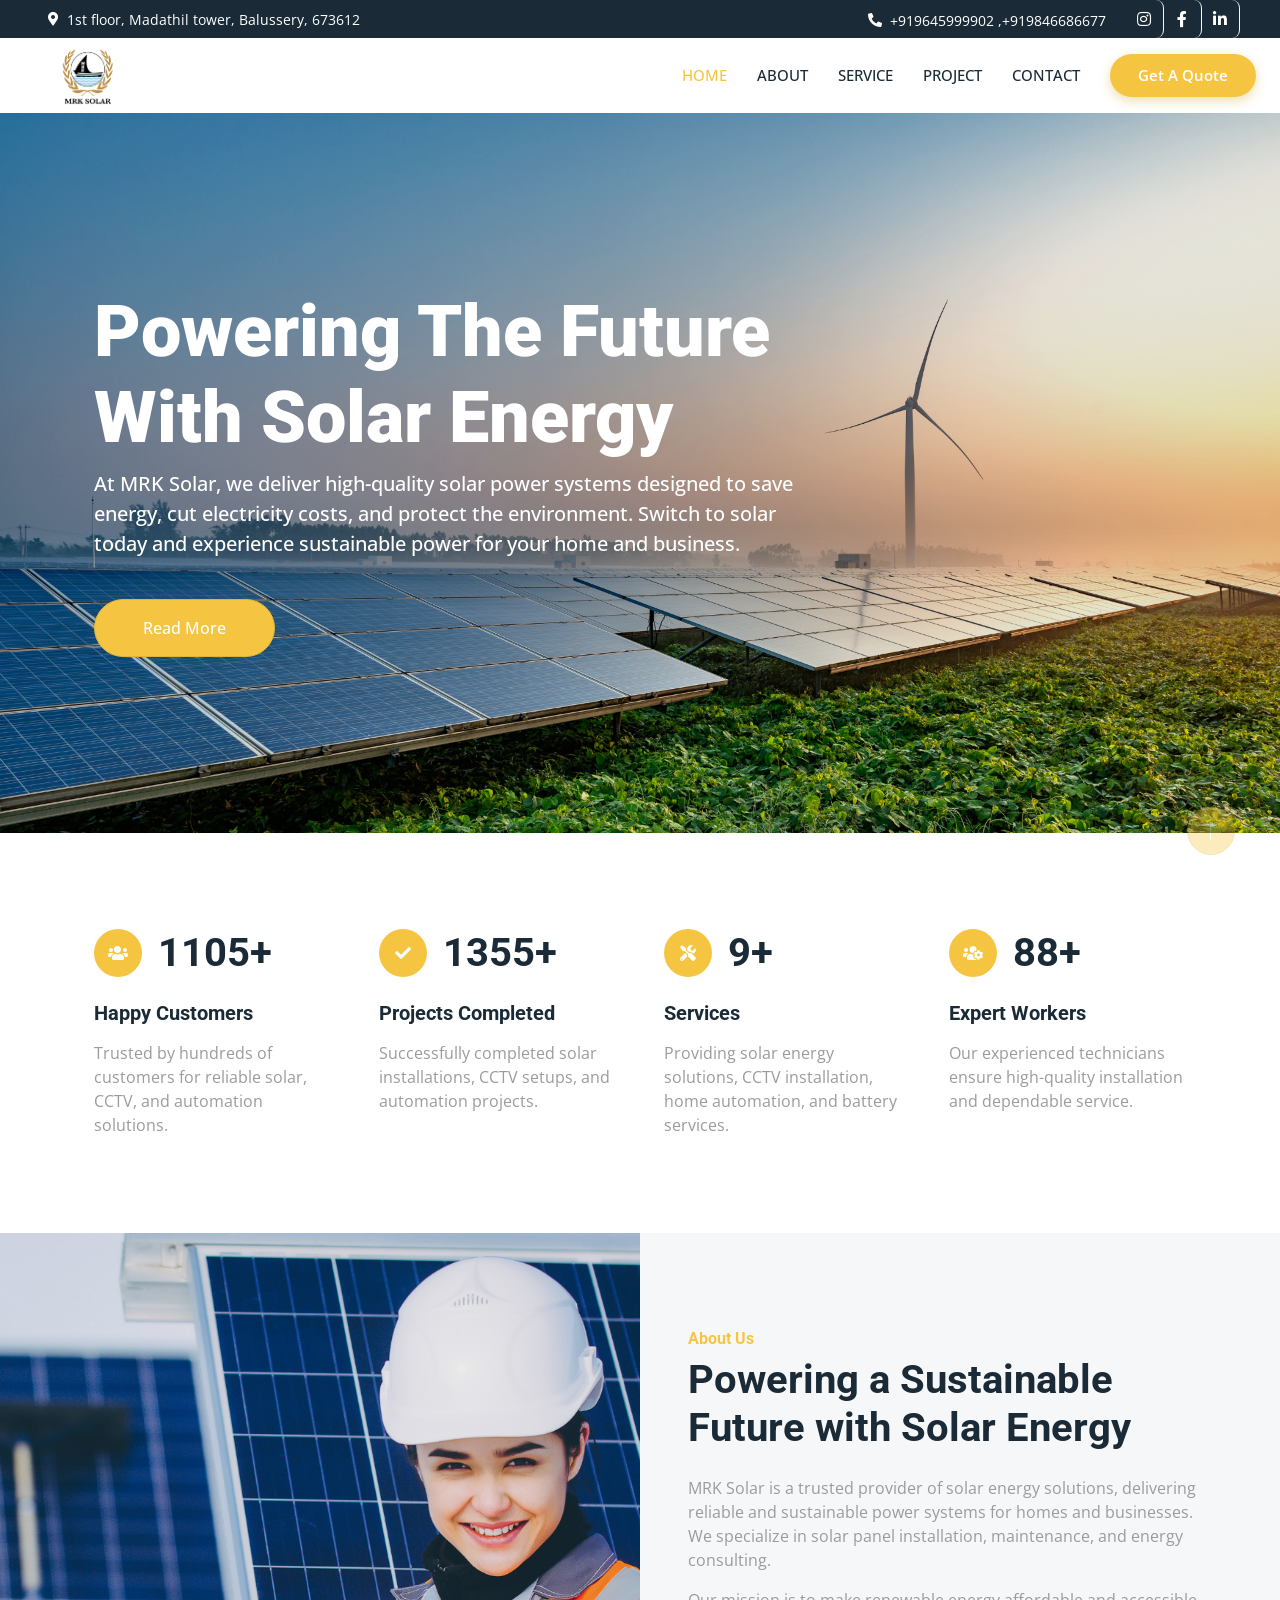
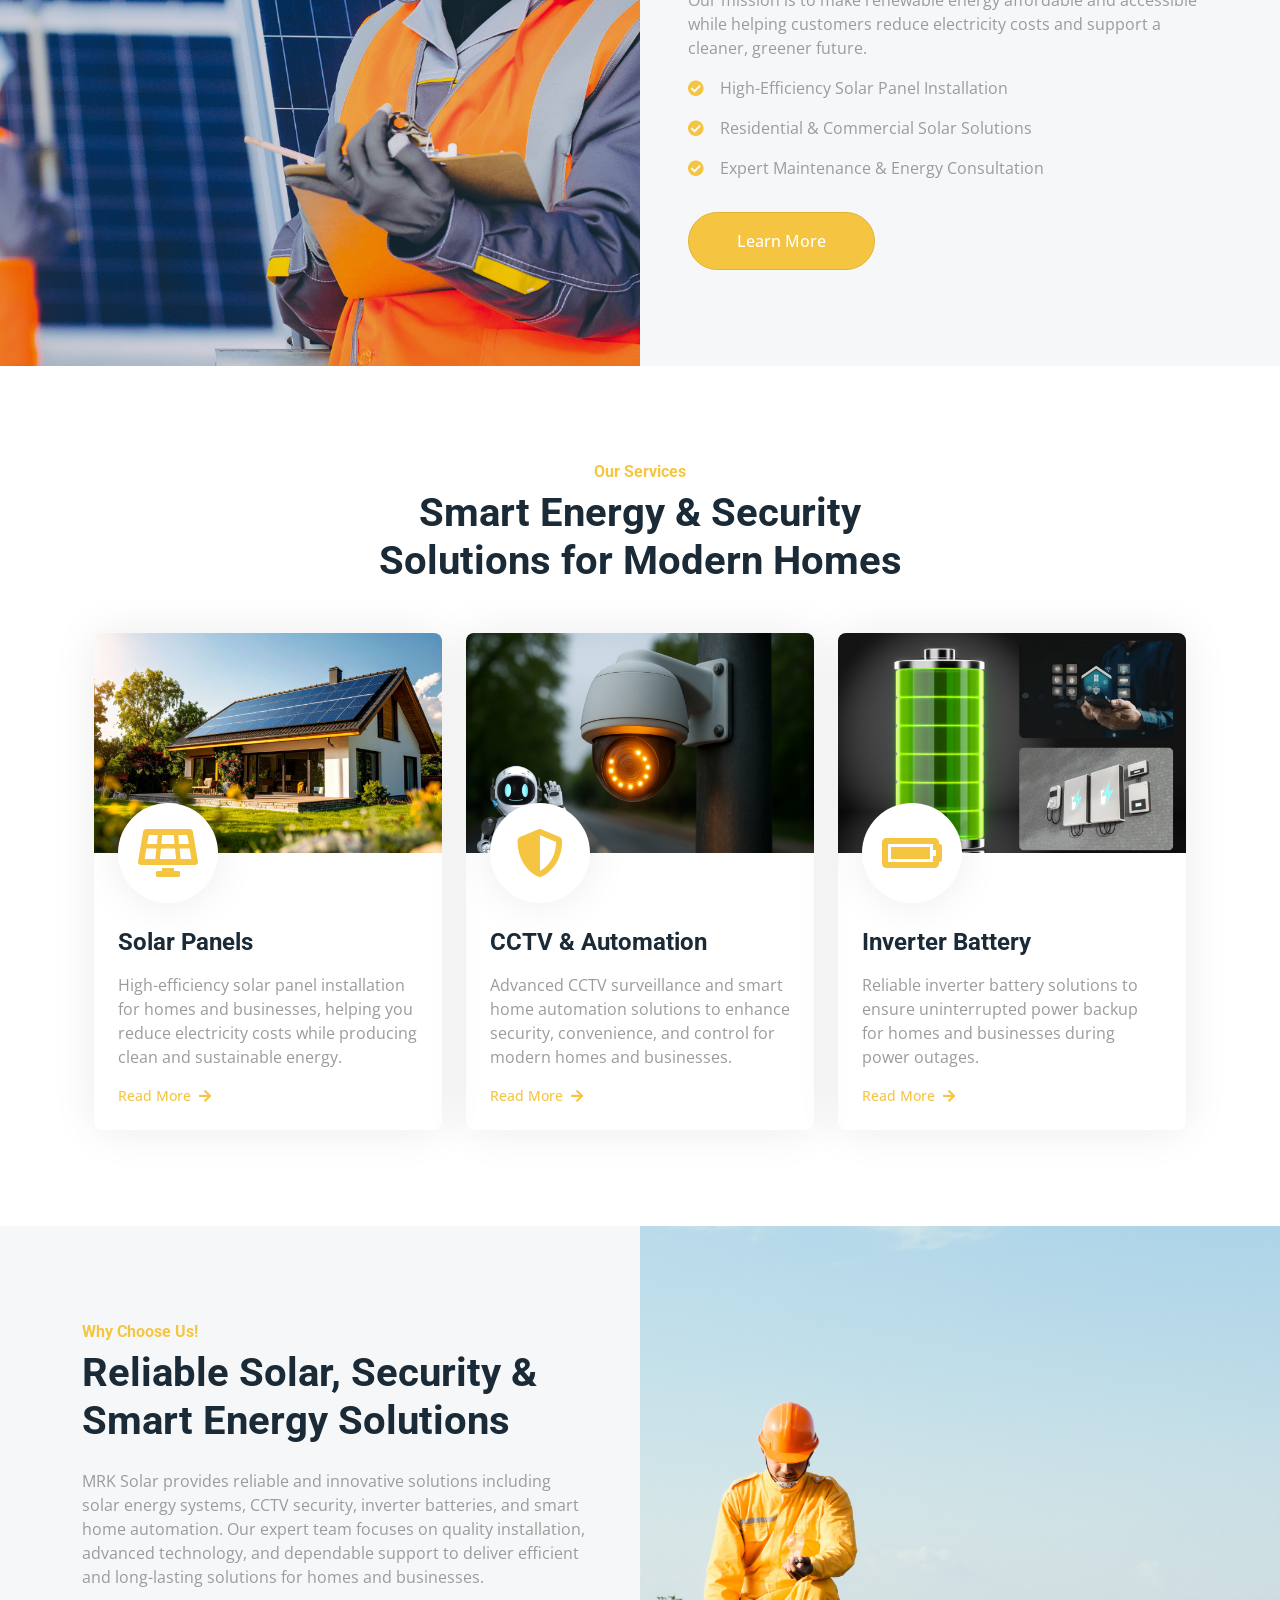
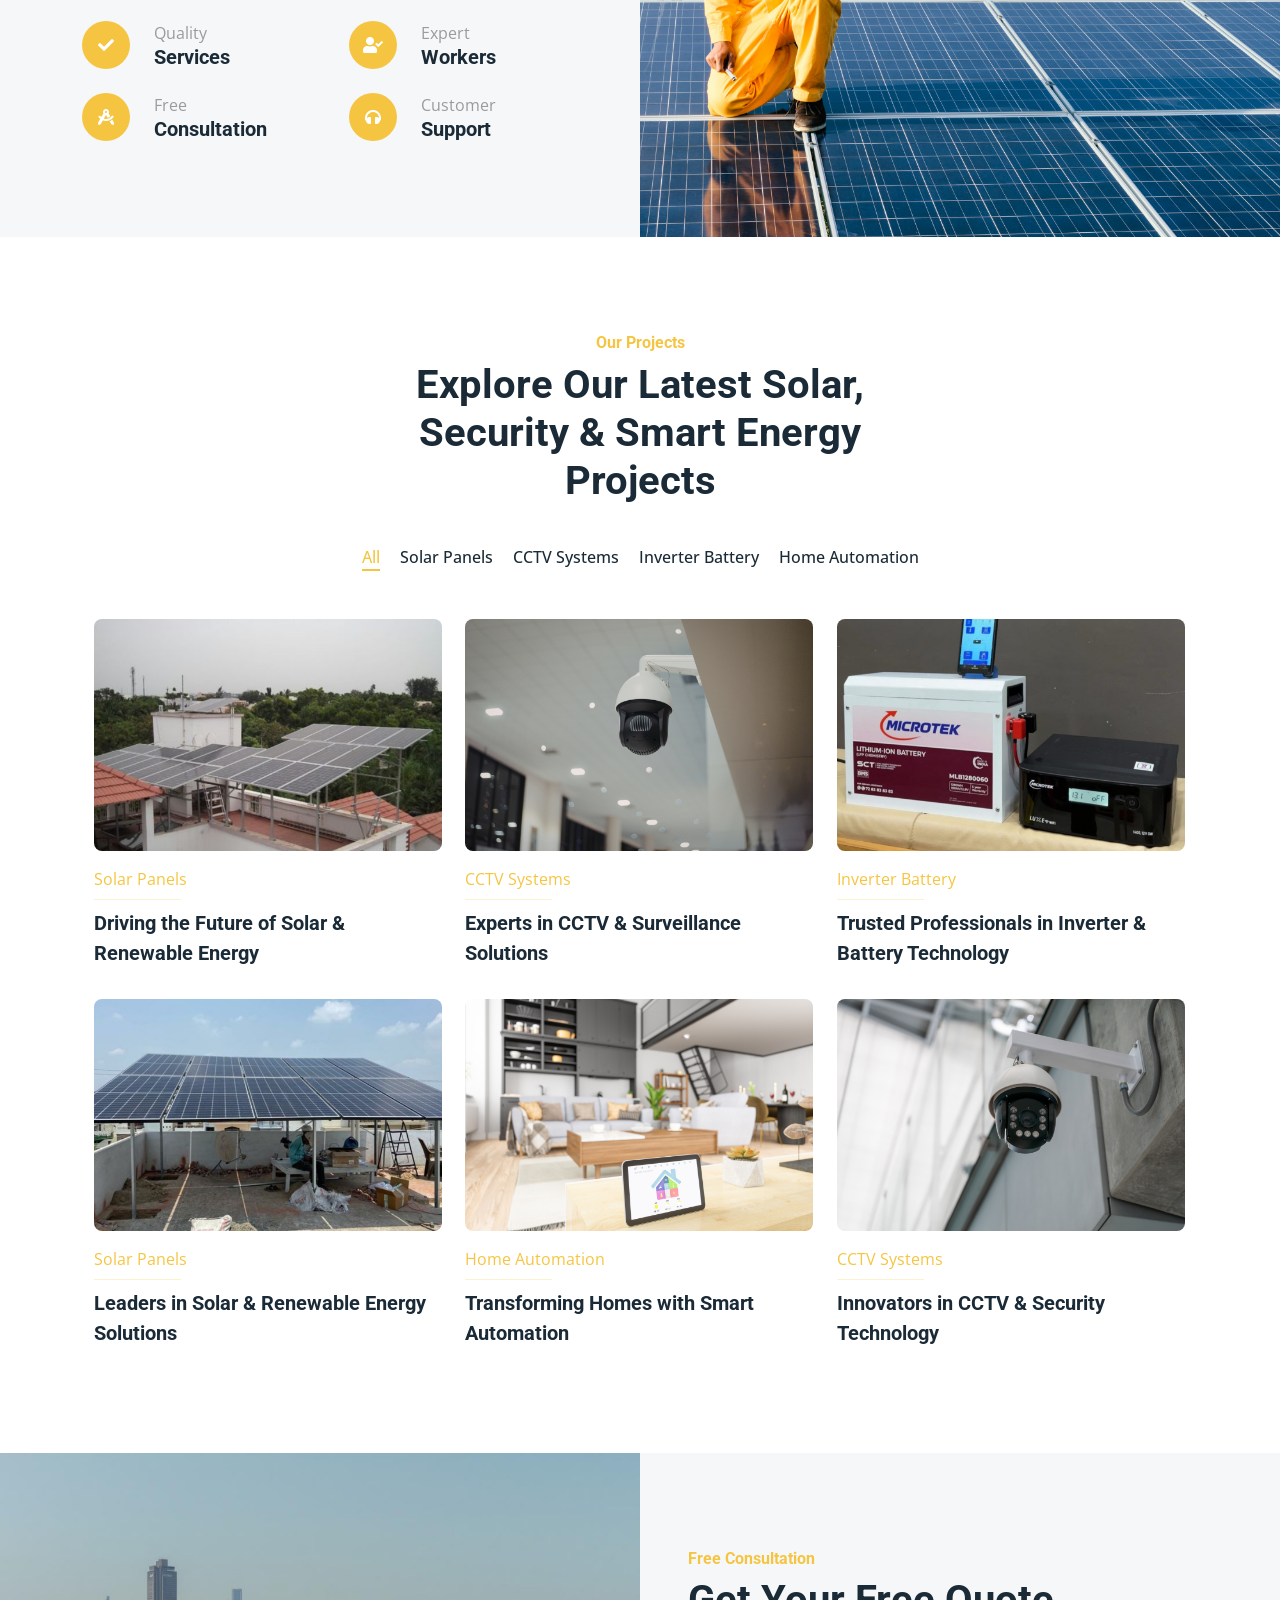
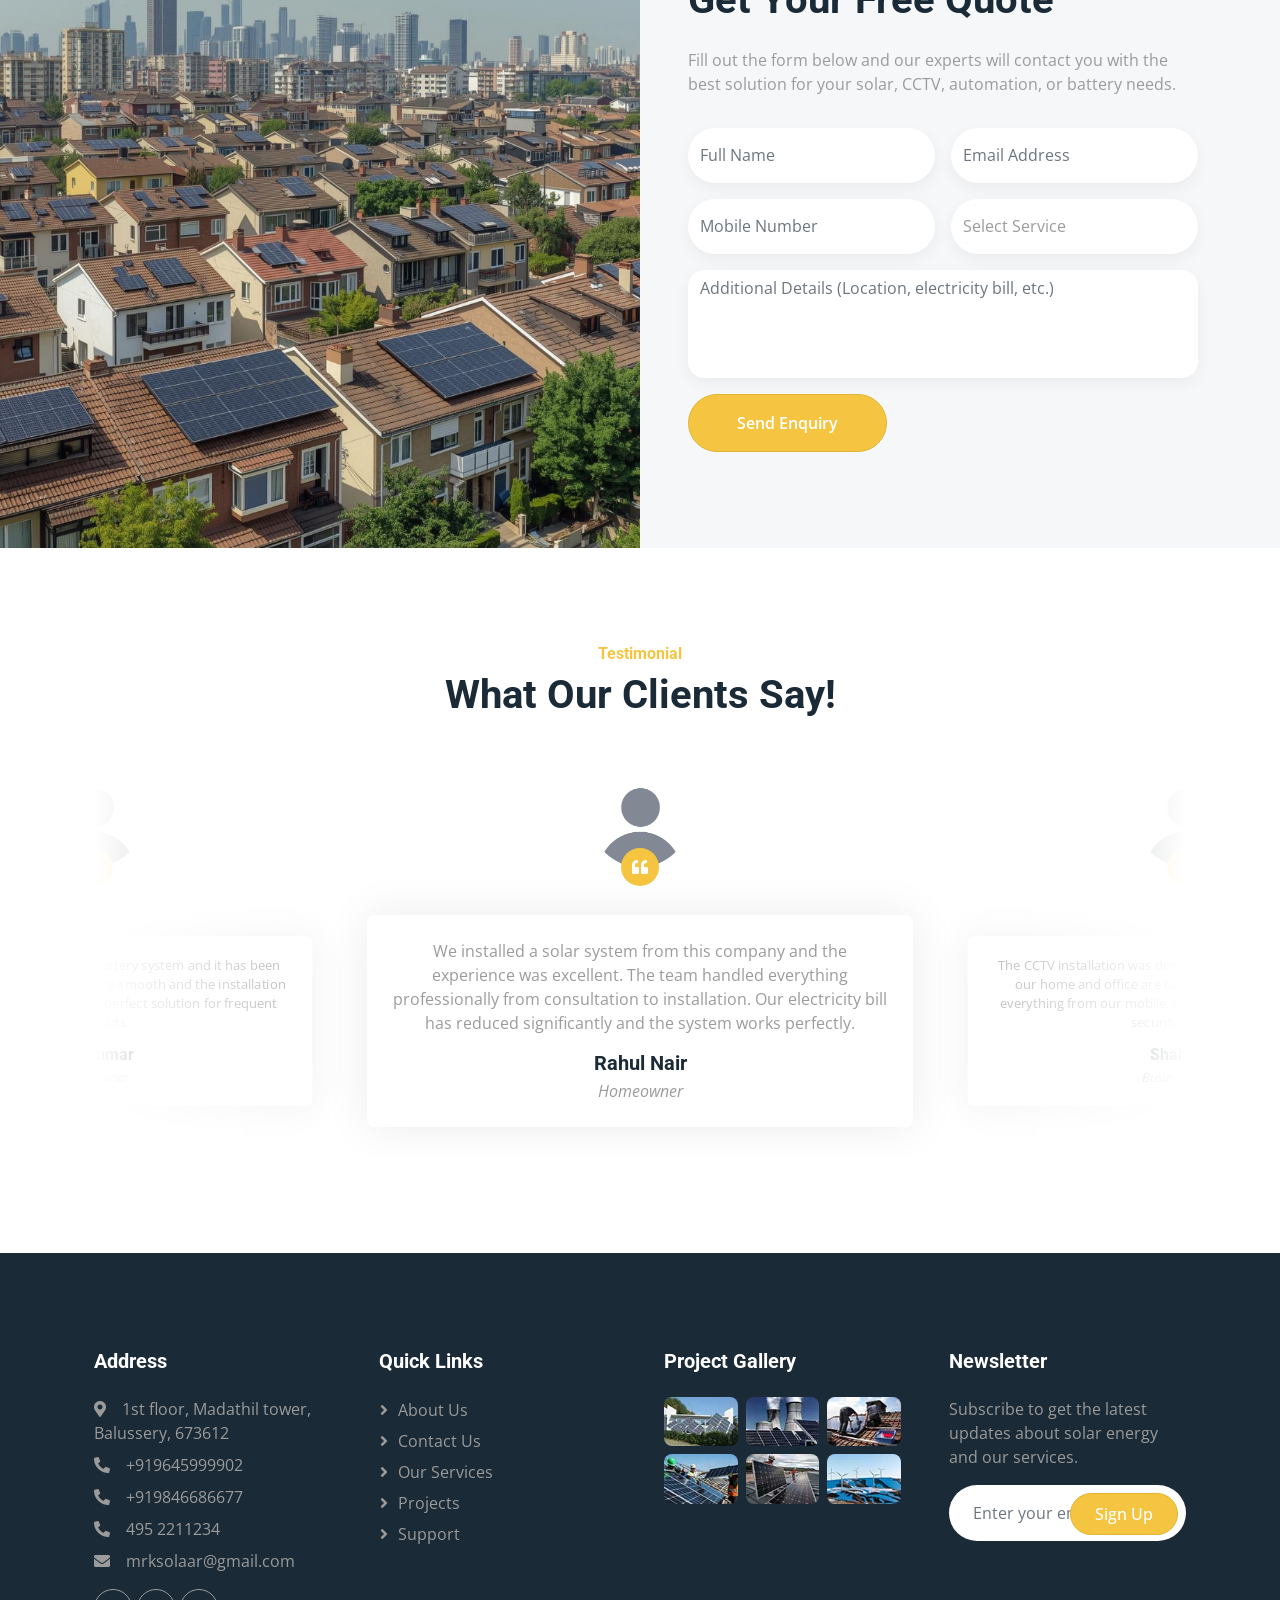
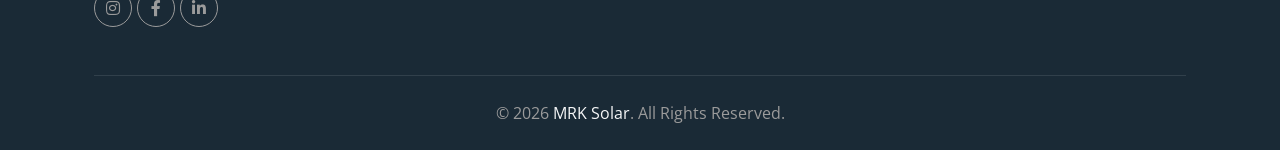
==== commit 8be1ccef: "add meta tags" ====
--- a/index.html
+++ b/index.html
@@ -1,15 +1,54 @@
 <!doctype html>
 <html lang="en">
   <head>
-    <meta charset="utf-8" />
-    <title>MRK Solar</title>
-    <meta content="width=device-width, initial-scale=1.0" name="viewport" />
-    <meta content="" name="keywords" />
-    <meta content="" name="description" />
-
-    <!-- Favicon -->
-    <link href="img/logo/MRKfavicon.png" rel="icon" />
-
+<meta charset="utf-8" />
+<title>MRK Solar | Solar Installation, CCTV, Inverter & Home Automation</title>
+
+<meta name="viewport" content="width=device-width, initial-scale=1.0" />
+
+<!-- SEO Meta Tags -->
+<meta name="title" content="MRK Solar - Solar Panel Installation, CCTV & Power Solutions">
+<meta name="description" content="MRK Solar provides professional solar panel installation, CCTV security systems, inverter battery solutions, and home automation services. Reliable energy and security solutions for homes and businesses.">
+<meta name="keywords" content="MRK Solar, Solar Installation, Solar Panel Kerala, CCTV Installation, Home Automation, Inverter Battery, Solar Power Solutions, Solar Company India, Renewable Energy, Security Systems">
+<meta name="author" content="MRK Solar">
+
+<!-- Search Engine Indexing -->
+<meta name="robots" content="index, follow">
+
+<!-- Open Graph (Facebook / WhatsApp Preview) -->
+<meta property="og:title" content="MRK Solar | Solar & Security Solutions">
+<meta property="og:description" content="Professional Solar Installation, CCTV Security Systems, Inverter Battery Solutions and Smart Home Automation.">
+<meta property="og:image" content="https://yourdomain.com/img/solar-preview.jpg">
+<meta property="og:url" content="https://yourdomain.com">
+<meta property="og:type" content="website">
+
+<!-- Twitter Card -->
+<meta name="twitter:card" content="summary_large_image">
+<meta name="twitter:title" content="MRK Solar | Solar & Security Solutions">
+<meta name="twitter:description" content="Solar installation, CCTV security, inverter battery solutions and home automation services.">
+<meta name="twitter:image" content="https://yourdomain.com/img/solar-preview.jpg">
+
+<!-- Favicon -->
+<link href="img/logo/MRKfavicon.png" rel="icon" />
+
+<!-- Canonical URL -->
+<link rel="canonical" href="https://yourdomain.com">
+
+<script type="application/ld+json">
+{
+ "@context": "https://schema.org",
+ "@type": "LocalBusiness",
+ "name": "MRK Solar",
+ "image": "https://yourdomain.com/img/logo.png",
+ "url": "https://yourdomain.com",
+ "telephone": "+91 9645999902",
+ "address": {
+   "@type": "PostalAddress",
+   "addressCountry": "India"
+ },
+ "description": "Solar panel installation, CCTV security systems, inverter battery solutions and home automation services."
+}
+</script>
     <!-- Google Web Fonts -->
     <link rel="preconnect" href="https://fonts.googleapis.com" />
     <link rel="preconnect" href="https://fonts.gstatic.com" crossorigin />
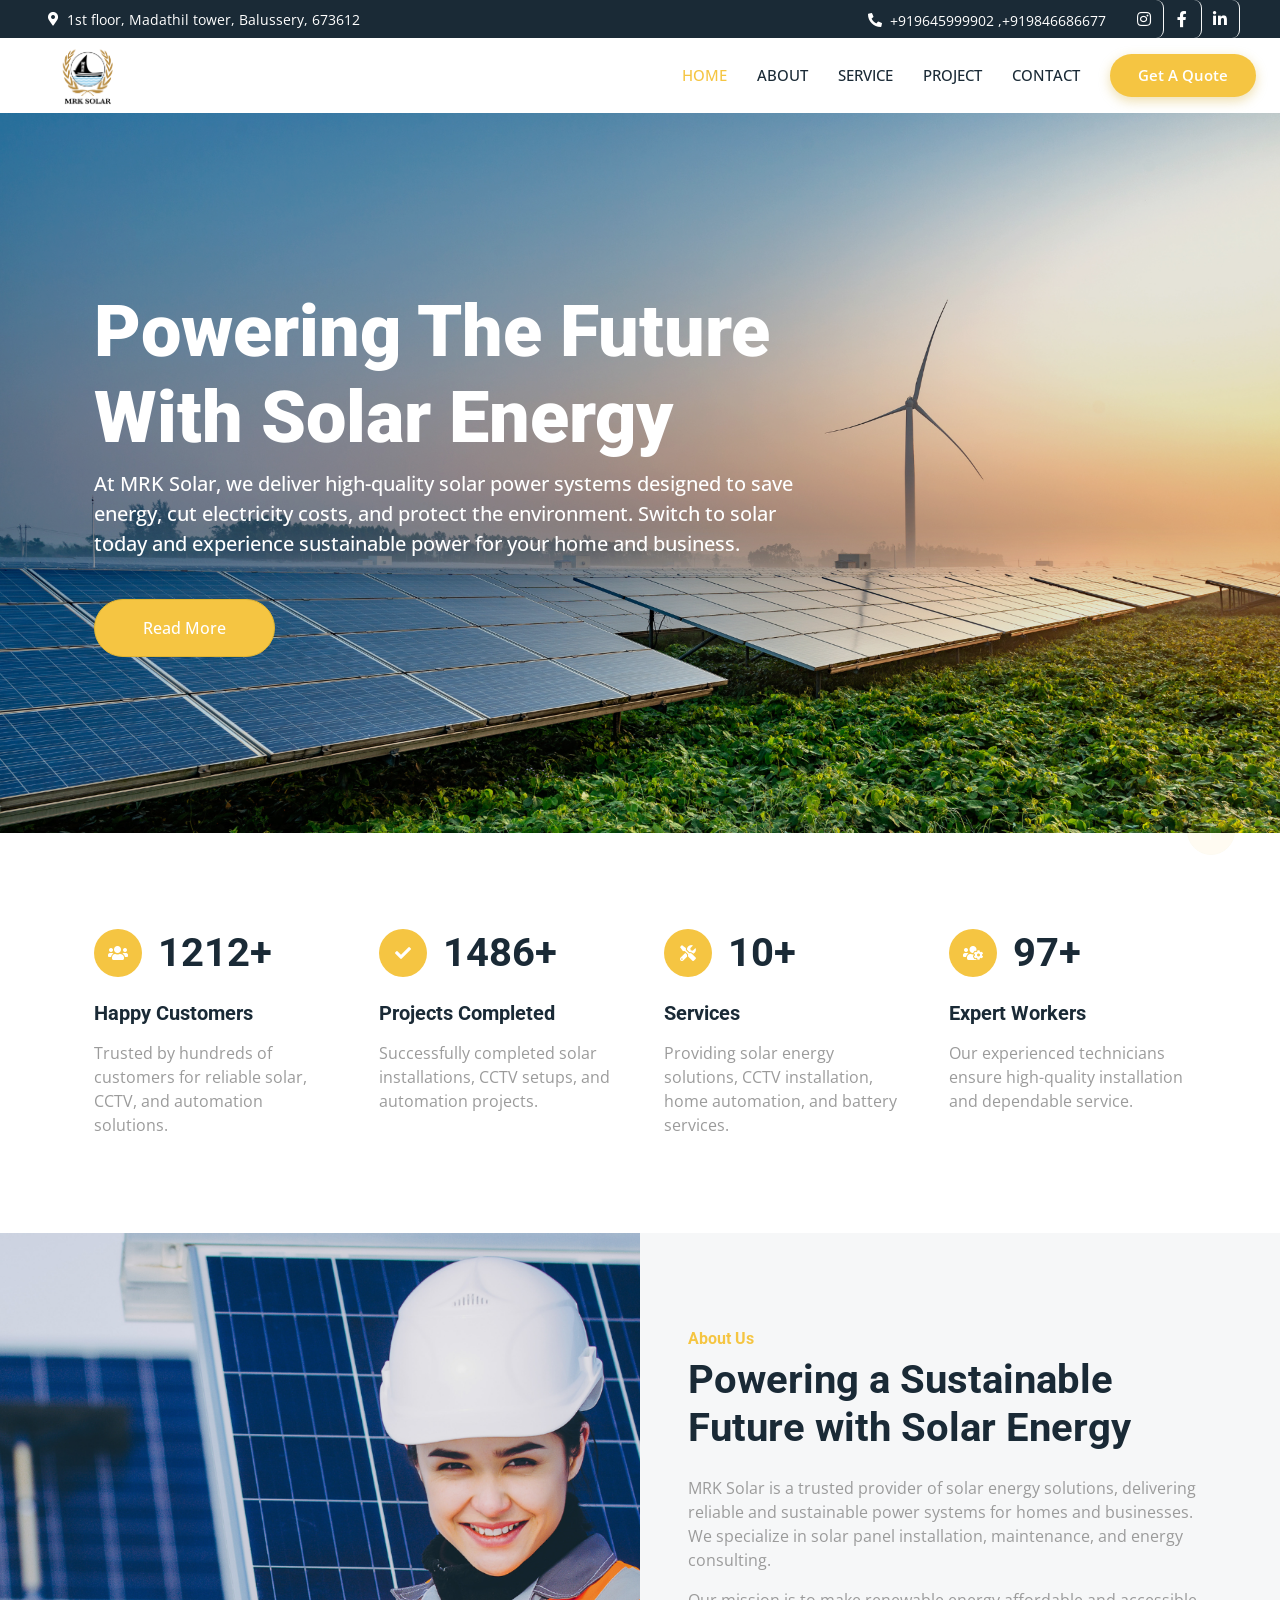
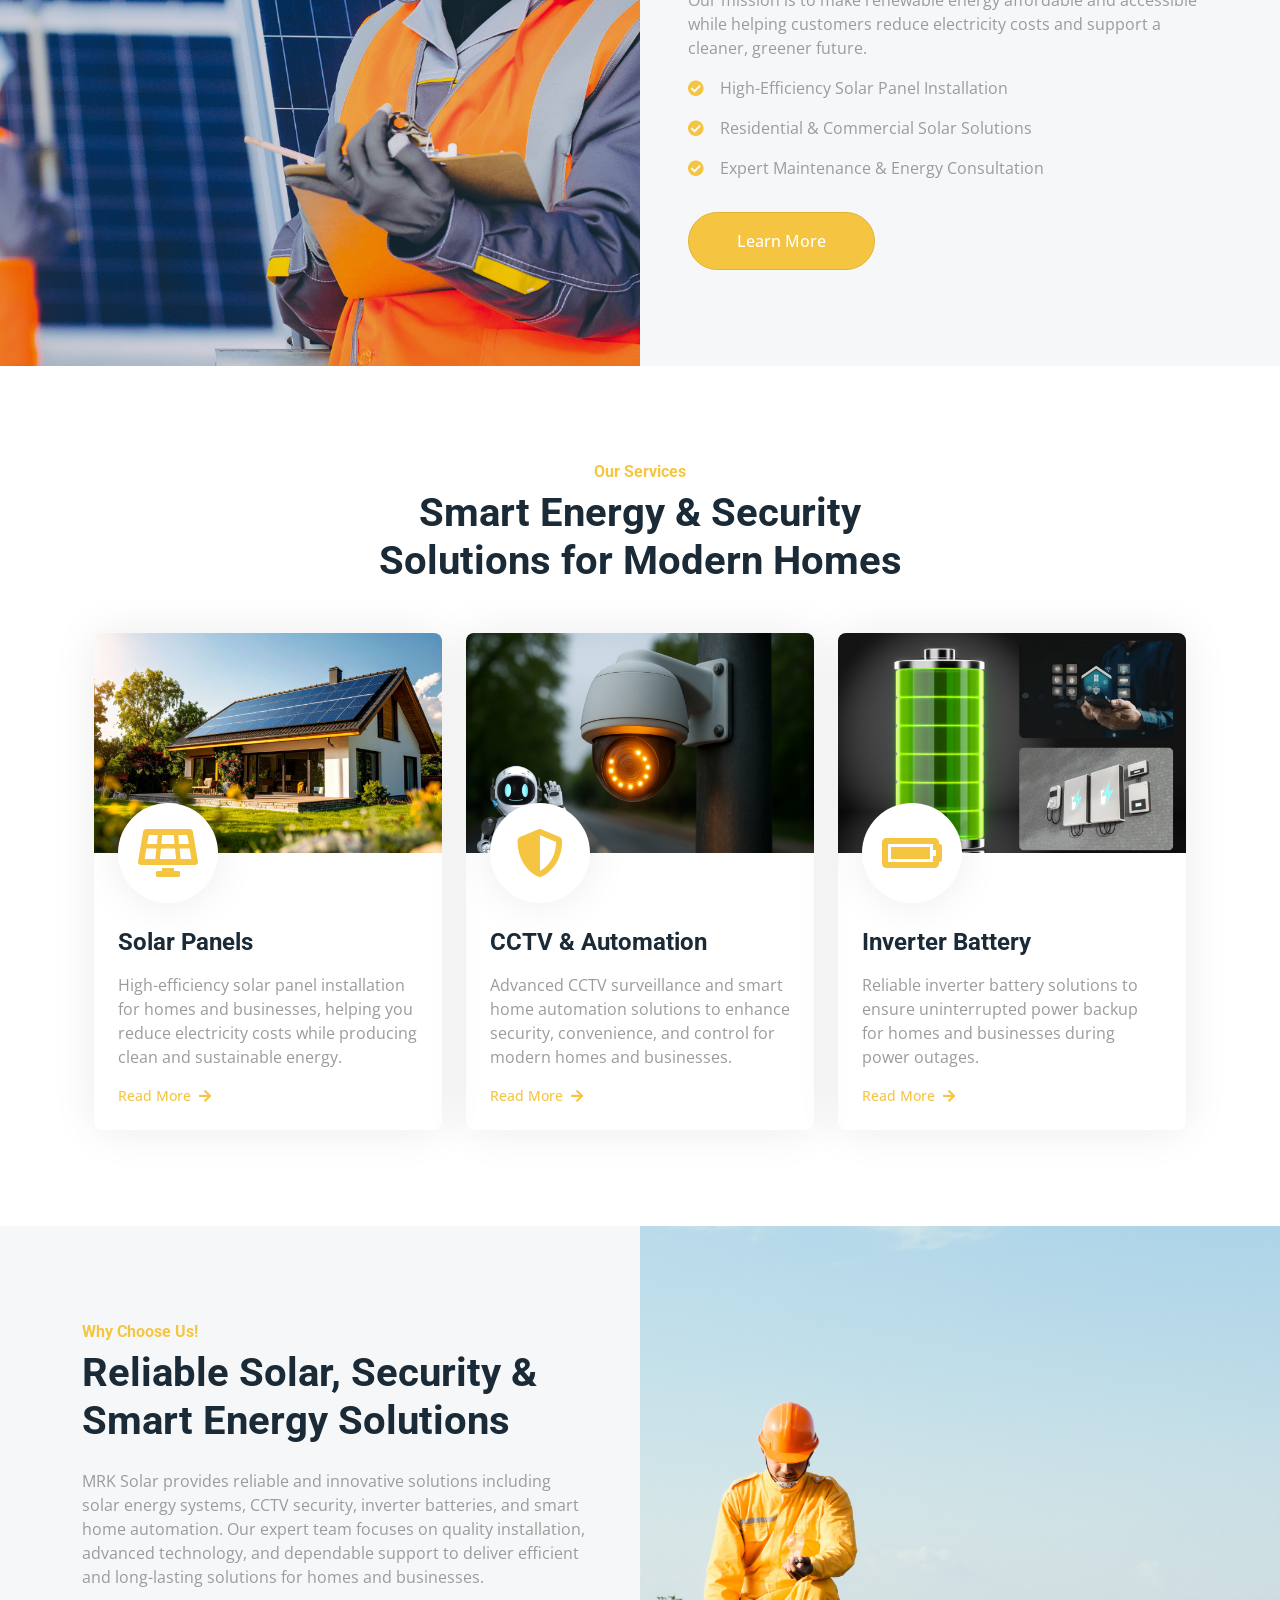
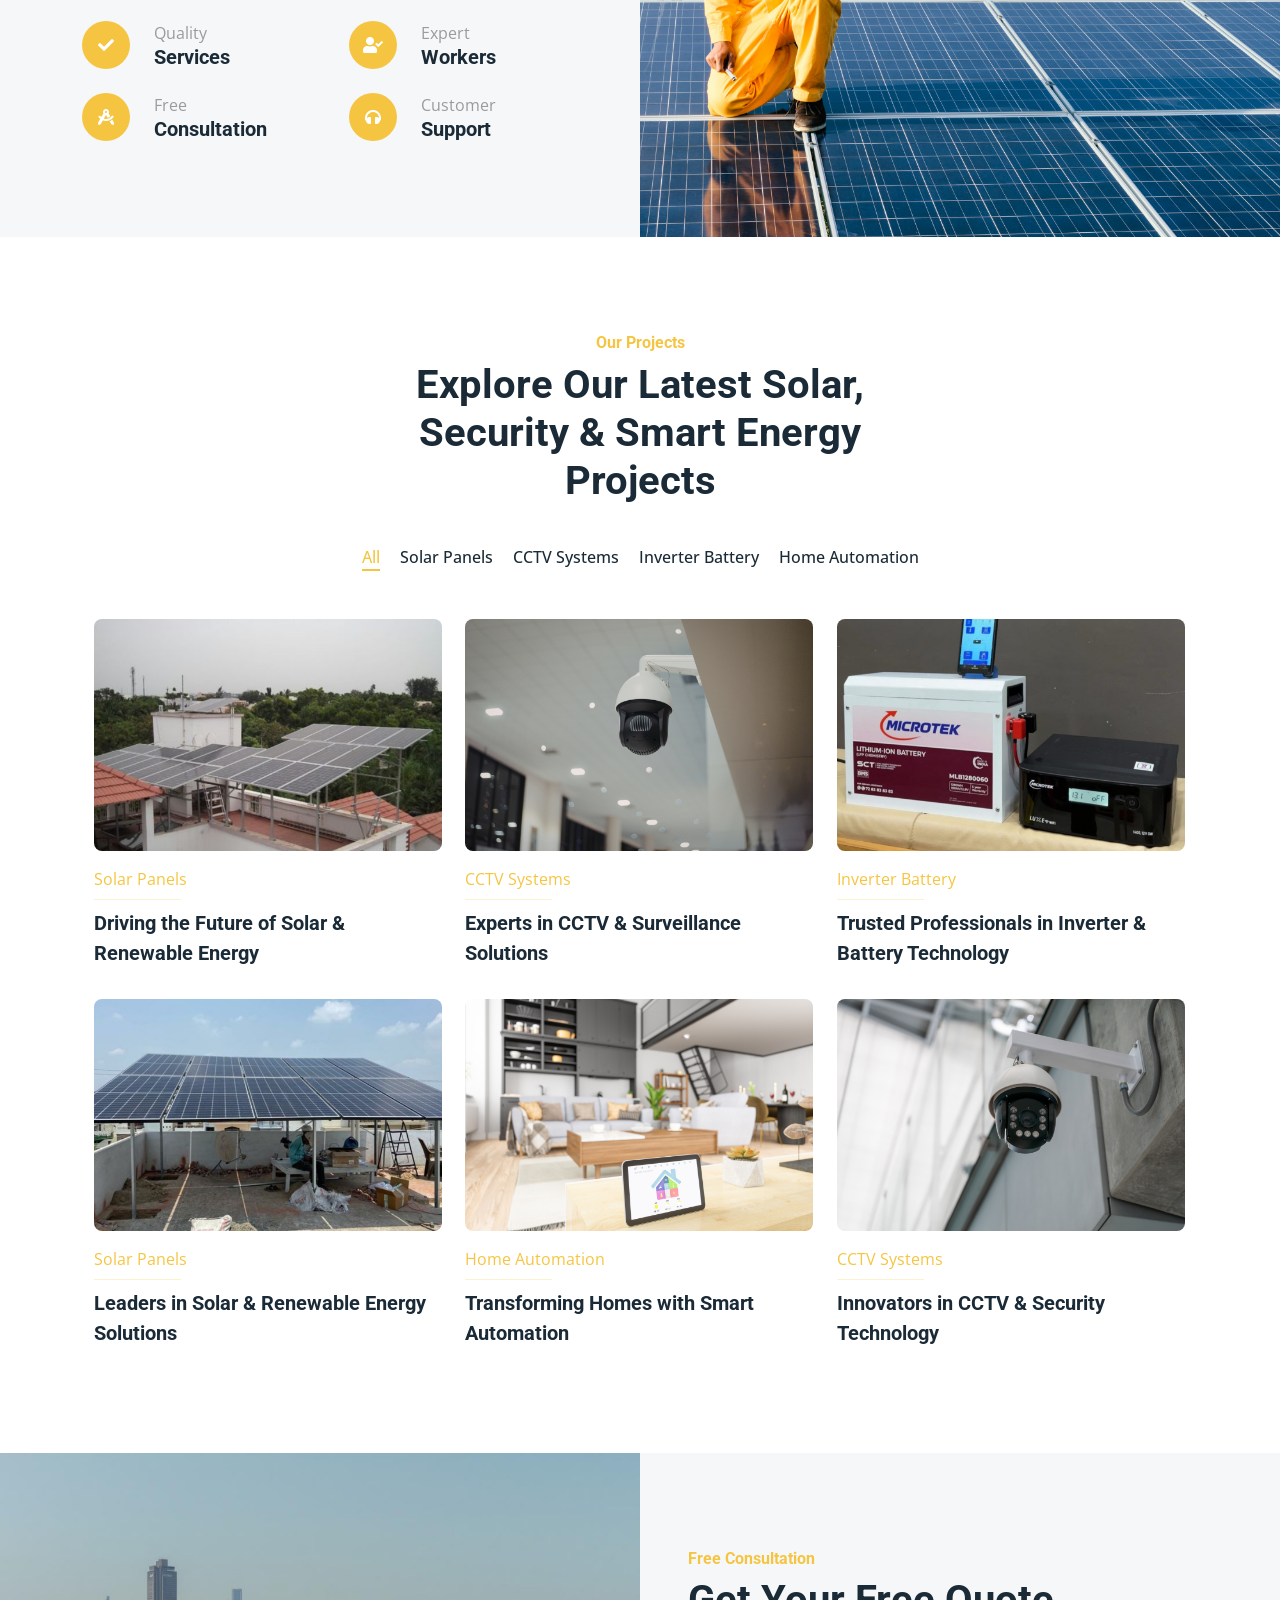
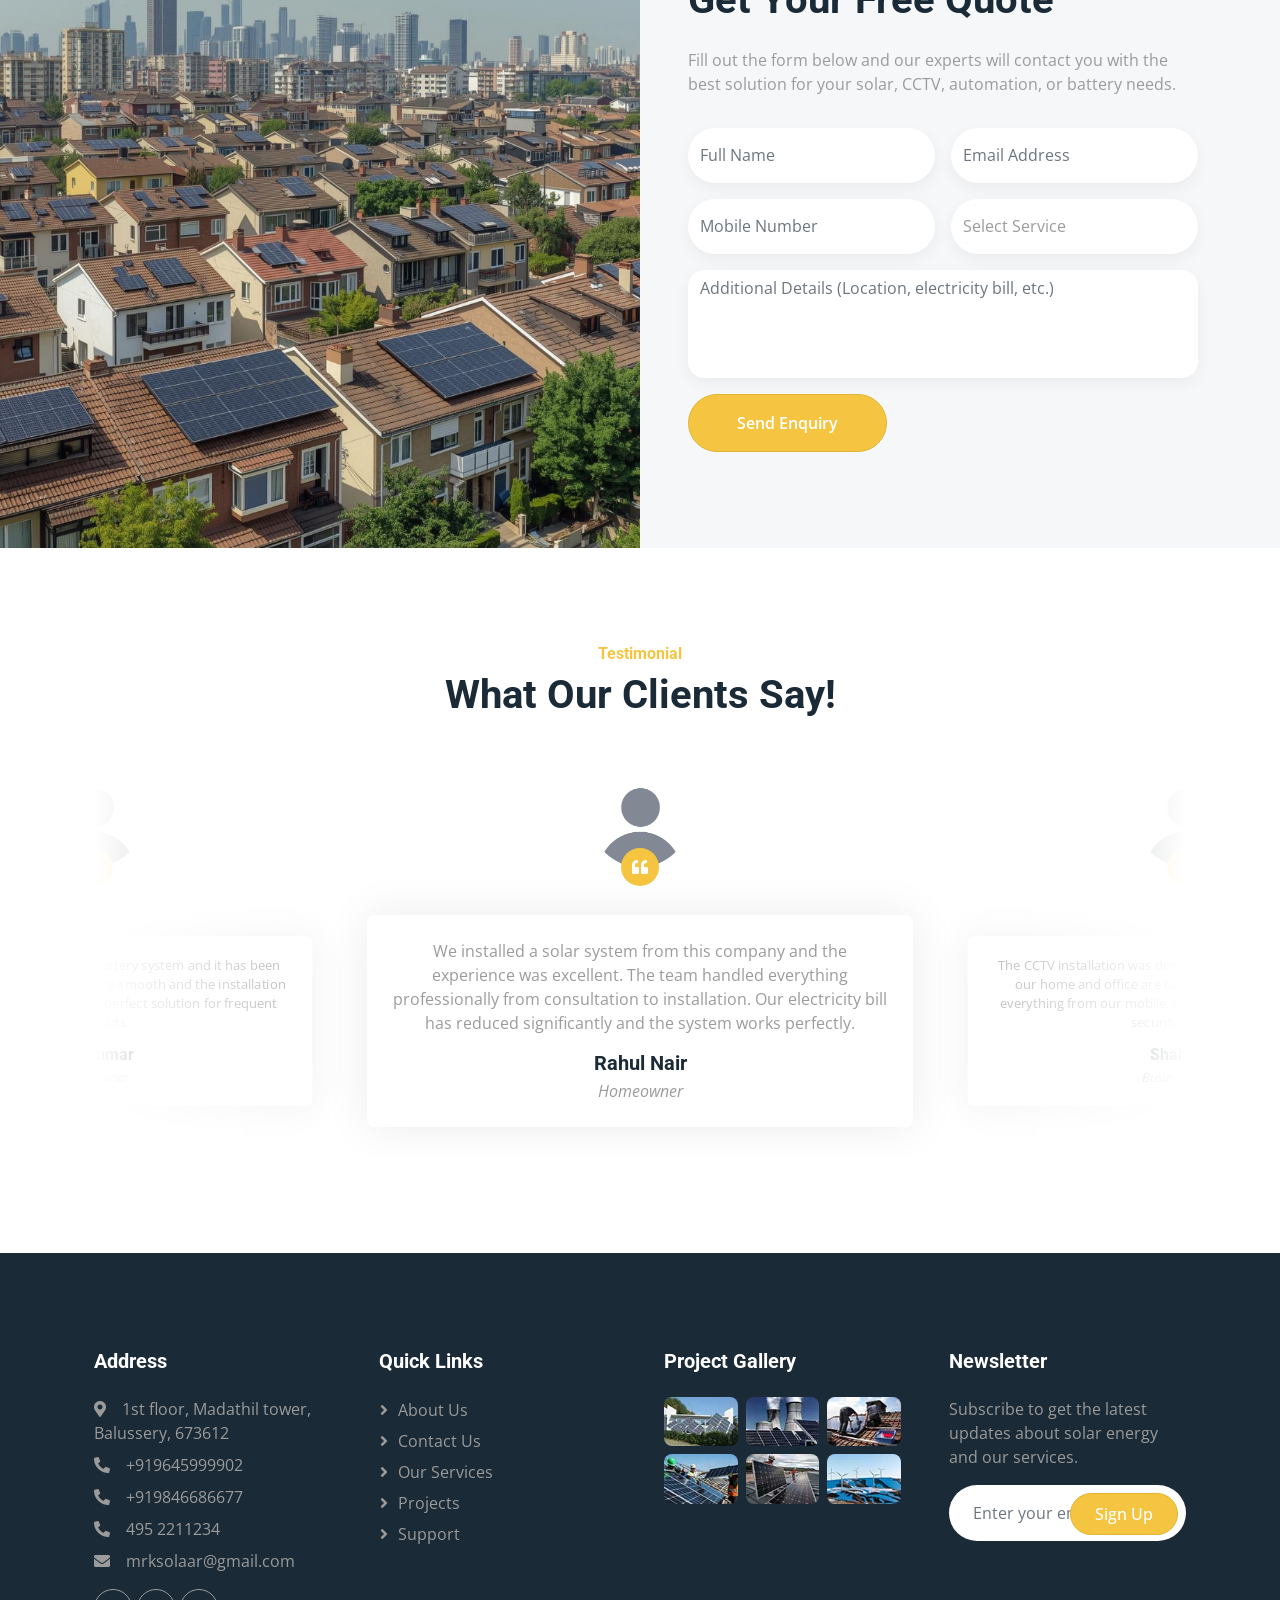
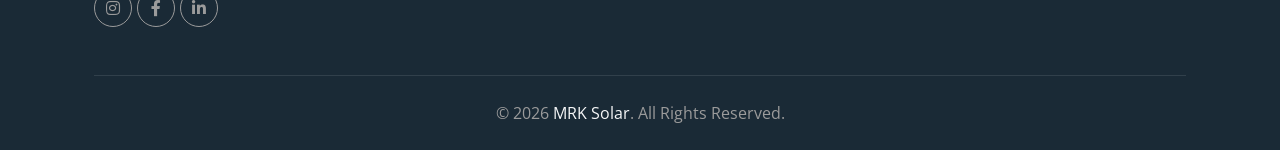
==== commit d5beb333: "last" ====
--- a/index.html
+++ b/index.html
@@ -18,32 +18,32 @@
 <!-- Open Graph (Facebook / WhatsApp Preview) -->
 <meta property="og:title" content="MRK Solar | Solar & Security Solutions">
 <meta property="og:description" content="Professional Solar Installation, CCTV Security Systems, Inverter Battery Solutions and Smart Home Automation.">
-<meta property="og:image" content="https://yourdomain.com/img/solar-preview.jpg">
-<meta property="og:url" content="https://yourdomain.com">
+<meta property="og:image" content="https://mrksolaar.com/img/solar-preview.jpg">
+<meta property="og:url" content="https://mrksolaar.com">
 <meta property="og:type" content="website">
 
 <!-- Twitter Card -->
 <meta name="twitter:card" content="summary_large_image">
 <meta name="twitter:title" content="MRK Solar | Solar & Security Solutions">
 <meta name="twitter:description" content="Solar installation, CCTV security, inverter battery solutions and home automation services.">
-<meta name="twitter:image" content="https://yourdomain.com/img/solar-preview.jpg">
+<meta name="twitter:image" content="https://mrksolaar.com/img/solar-preview.jpg">
 
 <!-- Favicon -->
 <link href="img/logo/MRKfavicon.png" rel="icon" />
 
 <!-- Canonical URL -->
-<link rel="canonical" href="https://yourdomain.com">
+<link rel="canonical" href="https://mrksolaar.com">
 
 <script type="application/ld+json">
 {
  "@context": "https://schema.org",
  "@type": "LocalBusiness",
  "name": "MRK Solar",
- "image": "https://yourdomain.com/img/logo.png",
- "url": "https://yourdomain.com",
+ "image": "https://mrksolaar.com/img/MRKfavicon.png",
+ "url": "https://mrksolaar.com",
  "telephone": "+91 9645999902",
  "address": {
-   "@type": "PostalAddress",
+   "@type": "673612",
    "addressCountry": "India"
  },
  "description": "Solar panel installation, CCTV security systems, inverter battery solutions and home automation services."
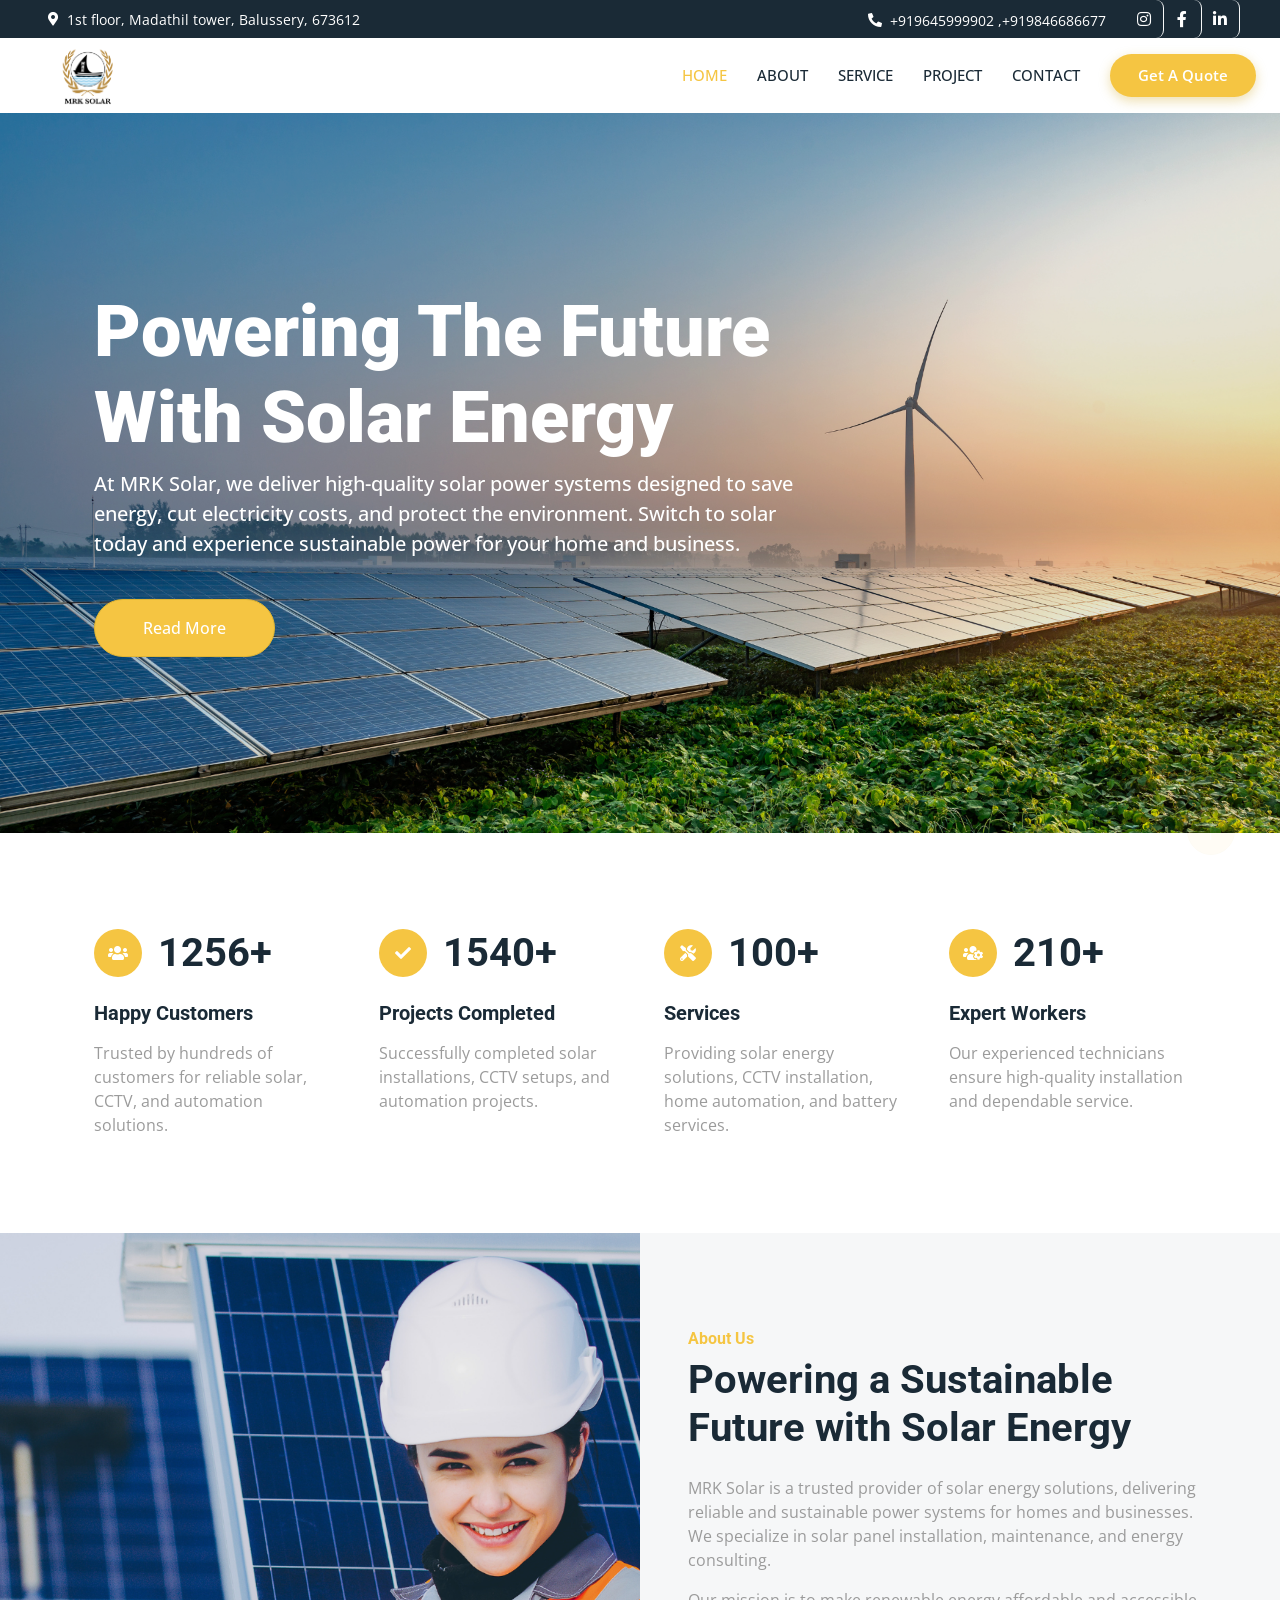
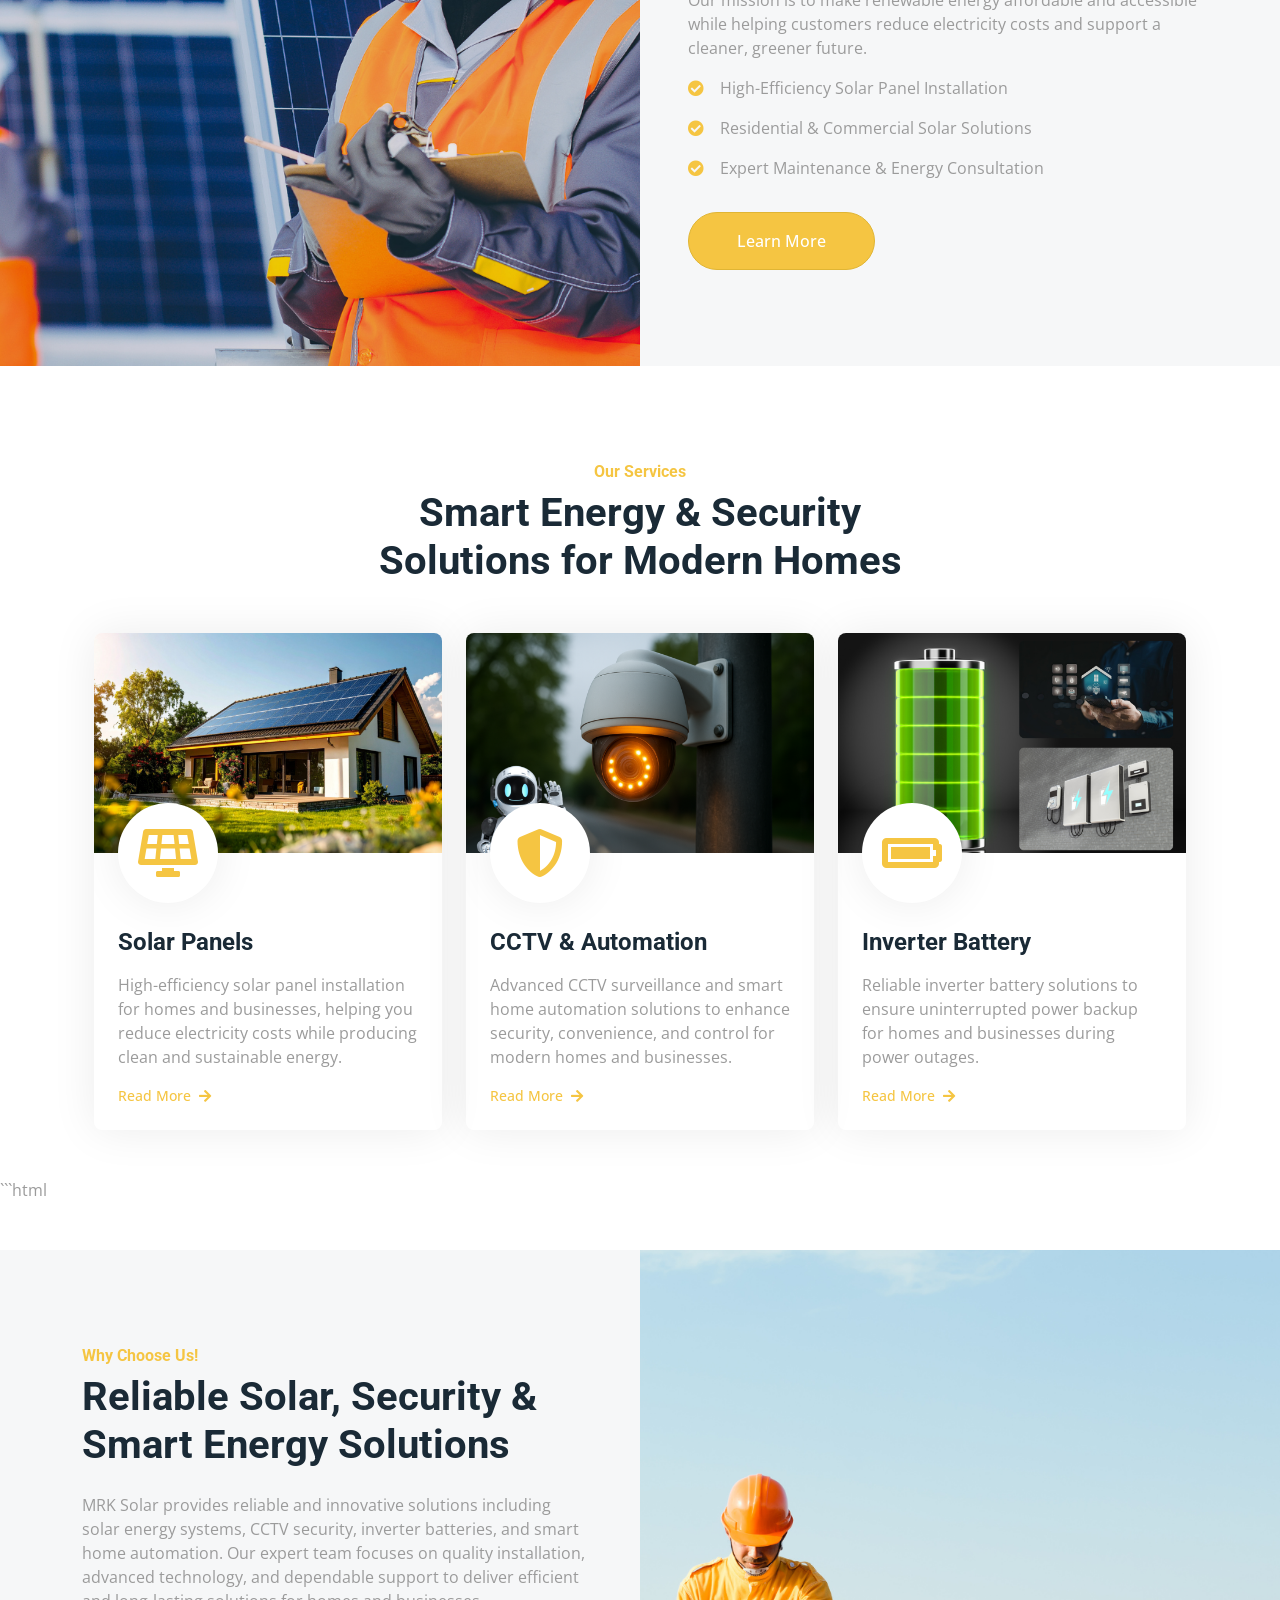
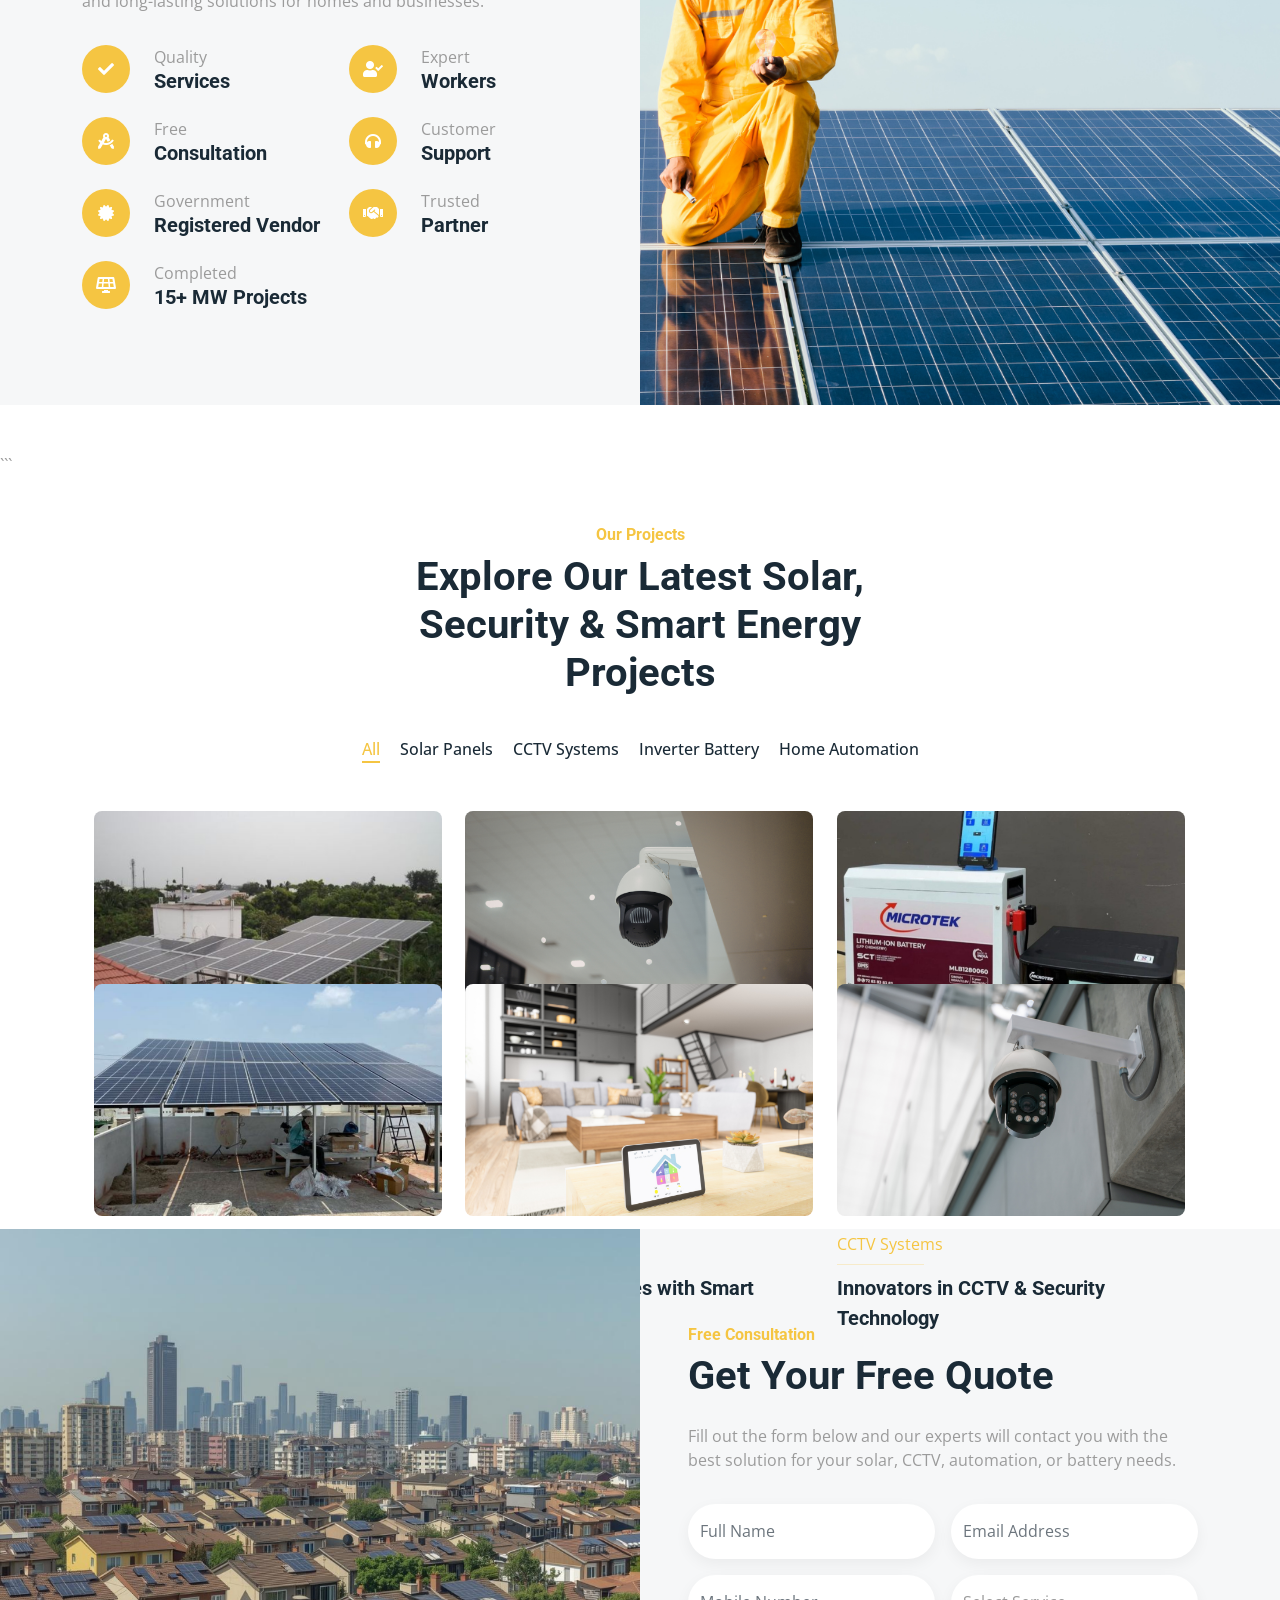
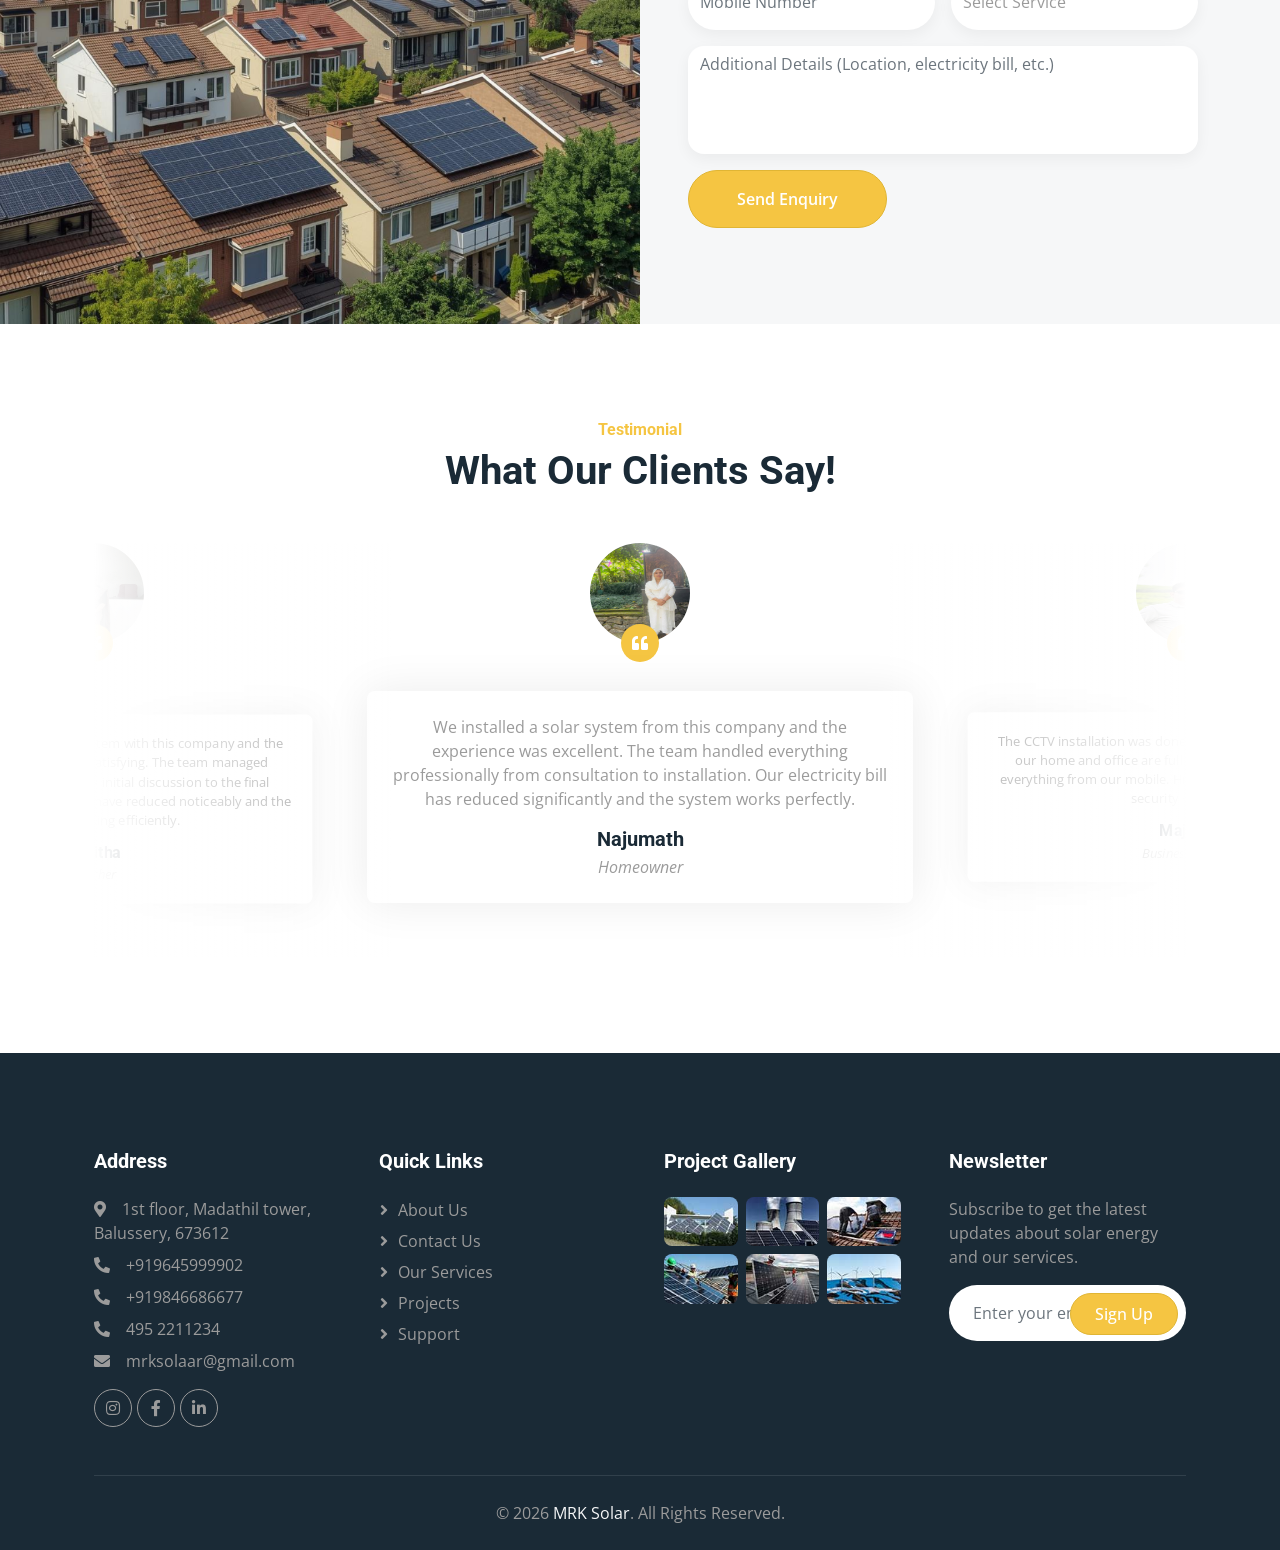
==== commit 9f7e05e9: "complte" ====
--- a/index.html
+++ b/index.html
@@ -1,54 +1,83 @@
 <!doctype html>
 <html lang="en">
   <head>
-<meta charset="utf-8" />
-<title>MRK Solar | Solar Installation, CCTV, Inverter & Home Automation</title>
-
-<meta name="viewport" content="width=device-width, initial-scale=1.0" />
-
-<!-- SEO Meta Tags -->
-<meta name="title" content="MRK Solar - Solar Panel Installation, CCTV & Power Solutions">
-<meta name="description" content="MRK Solar provides professional solar panel installation, CCTV security systems, inverter battery solutions, and home automation services. Reliable energy and security solutions for homes and businesses.">
-<meta name="keywords" content="MRK Solar, Solar Installation, Solar Panel Kerala, CCTV Installation, Home Automation, Inverter Battery, Solar Power Solutions, Solar Company India, Renewable Energy, Security Systems">
-<meta name="author" content="MRK Solar">
-
-<!-- Search Engine Indexing -->
-<meta name="robots" content="index, follow">
-
-<!-- Open Graph (Facebook / WhatsApp Preview) -->
-<meta property="og:title" content="MRK Solar | Solar & Security Solutions">
-<meta property="og:description" content="Professional Solar Installation, CCTV Security Systems, Inverter Battery Solutions and Smart Home Automation.">
-<meta property="og:image" content="https://mrksolaar.com/img/solar-preview.jpg">
-<meta property="og:url" content="https://mrksolaar.com">
-<meta property="og:type" content="website">
-
-<!-- Twitter Card -->
-<meta name="twitter:card" content="summary_large_image">
-<meta name="twitter:title" content="MRK Solar | Solar & Security Solutions">
-<meta name="twitter:description" content="Solar installation, CCTV security, inverter battery solutions and home automation services.">
-<meta name="twitter:image" content="https://mrksolaar.com/img/solar-preview.jpg">
-
-<!-- Favicon -->
-<link href="img/logo/MRKfavicon.png" rel="icon" />
-
-<!-- Canonical URL -->
-<link rel="canonical" href="https://mrksolaar.com">
-
-<script type="application/ld+json">
-{
- "@context": "https://schema.org",
- "@type": "LocalBusiness",
- "name": "MRK Solar",
- "image": "https://mrksolaar.com/img/MRKfavicon.png",
- "url": "https://mrksolaar.com",
- "telephone": "+91 9645999902",
- "address": {
-   "@type": "673612",
-   "addressCountry": "India"
- },
- "description": "Solar panel installation, CCTV security systems, inverter battery solutions and home automation services."
-}
-</script>
+    <meta charset="utf-8" />
+    <title>
+      MRK Solar | Solar Installation, CCTV, Inverter & Home Automation
+    </title>
+
+    <meta name="viewport" content="width=device-width, initial-scale=1.0" />
+
+    <!-- SEO Meta Tags -->
+    <meta
+      name="title"
+      content="MRK Solar - Solar Panel Installation, CCTV & Power Solutions"
+    />
+    <meta
+      name="description"
+      content="MRK Solar provides professional solar panel installation, CCTV security systems, inverter battery solutions, and home automation services. Reliable energy and security solutions for homes and businesses."
+    />
+    <meta
+      name="keywords"
+      content="MRK Solar, Solar Installation, Solar Panel Kerala, CCTV Installation, Home Automation, Inverter Battery, Solar Power Solutions, Solar Company India, Renewable Energy, Security Systems"
+    />
+    <meta name="author" content="MRK Solar" />
+
+    <!-- Search Engine Indexing -->
+    <meta name="robots" content="index, follow" />
+
+    <!-- Open Graph (Facebook / WhatsApp Preview) -->
+    <meta
+      property="og:title"
+      content="MRK Solar | Solar & Security Solutions"
+    />
+    <meta
+      property="og:description"
+      content="Professional Solar Installation, CCTV Security Systems, Inverter Battery Solutions and Smart Home Automation."
+    />
+    <meta
+      property="og:image"
+      content="https://mrksolaar.com/img/solar-preview.jpg"
+    />
+    <meta property="og:url" content="https://mrksolaar.com" />
+    <meta property="og:type" content="website" />
+
+    <!-- Twitter Card -->
+    <meta name="twitter:card" content="summary_large_image" />
+    <meta
+      name="twitter:title"
+      content="MRK Solar | Solar & Security Solutions"
+    />
+    <meta
+      name="twitter:description"
+      content="Solar installation, CCTV security, inverter battery solutions and home automation services."
+    />
+    <meta
+      name="twitter:image"
+      content="https://mrksolaar.com/img/solar-preview.jpg"
+    />
+
+    <!-- Favicon -->
+    <link href="img/logo/MRKfavicon.png" rel="icon" />
+
+    <!-- Canonical URL -->
+    <link rel="canonical" href="https://mrksolaar.com" />
+
+    <script type="application/ld+json">
+      {
+        "@context": "https://schema.org",
+        "@type": "LocalBusiness",
+        "name": "MRK Solar",
+        "image": "/img/MRKfavicon.png",
+        "url": "https://mrksolaar.com",
+        "telephone": "+91 9645999902",
+        "address": {
+          "@type": "673612",
+          "addressCountry": "India"
+        },
+        "description": "Solar panel installation, CCTV security systems, inverter battery solutions and home automation services."
+      }
+    </script>
     <!-- Google Web Fonts -->
     <link rel="preconnect" href="https://fonts.googleapis.com" />
     <link rel="preconnect" href="https://fonts.gstatic.com" crossorigin />
@@ -57,9 +86,14 @@
       rel="stylesheet"
     />
 
-    <link href="https://cdn.jsdelivr.net/npm/bootstrap@5.3.2/dist/css/bootstrap.min.css" rel="stylesheet">
-<link rel="stylesheet" href="https://cdnjs.cloudflare.com/ajax/libs/font-awesome/6.5.0/css/all.min.css">
-
+    <link
+      href="https://cdn.jsdelivr.net/npm/bootstrap@5.3.2/dist/css/bootstrap.min.css"
+      rel="stylesheet"
+    />
+    <link
+      rel="stylesheet"
+      href="https://cdnjs.cloudflare.com/ajax/libs/font-awesome/6.5.0/css/all.min.css"
+    />
 
     <!-- Icon Font Stylesheet -->
     <link
@@ -165,43 +199,46 @@
           <a href="project.html" class="nav-item nav-link">Project</a>
           <a href="contact.html" class="nav-item nav-link">Contact</a>
         </div>
-        <button class="gold-btn me-4" data-bs-toggle="modal" data-bs-target="#quoteModal">
-Get A Quote
-</button>
+        <button
+          class="gold-btn me-4"
+          data-bs-toggle="modal"
+          data-bs-target="#quoteModal"
+        >
+          Get A Quote
+        </button>
       </div>
     </nav>
     <!-- Navbar End -->
 
-        <!-- Modal Start -->
-<div class="modal fade" id="quoteModal" tabindex="-1">
-  <div class="modal-dialog modal-dialog-centered">
-    <div class="modal-content glass-modal text-center">
-
-      <button class="close-btn" data-bs-dismiss="modal">&times;</button>
-
-      <h3 class="mb-3">Contact MRK Solar</h3>
-
-      <p class="mb-4">
-        Need information about Solar Panels, CCTV, Home Automation,
-        or Inverter Battery services? Connect with us instantly.
-      </p>
-
-      <div class="contact-buttons">
-
-        <a href="https://wa.me/919645999902?text=Hello%20MRK%20Solar,%20can%20I%20get%20more%20information%20about%20your%20Solar%20Panels,%20CCTV,%20Home%20Automation,%20and%20Inverter%20Battery%20services."
-        class="whatsapp-btn" target="_blank">
-        <i class="fab fa-whatsapp"></i> WhatsApp
-        </a>
-
-        <a href="tel:+919645999902" class="call-btn">
-        <i class="fa fa-phone"></i> Call Now
-        </a>
-
-      </div>
-
+    <!-- Modal Start -->
+    <div class="modal fade" id="quoteModal" tabindex="-1">
+      <div class="modal-dialog modal-dialog-centered">
+        <div class="modal-content glass-modal text-center">
+          <button class="close-btn" data-bs-dismiss="modal">&times;</button>
+
+          <h3 class="mb-3">Contact MRK Solar</h3>
+
+          <p class="mb-4">
+            Need information about Solar Panels, CCTV, Home Automation, or
+            Inverter Battery services? Connect with us instantly.
+          </p>
+
+          <div class="contact-buttons">
+            <a
+              href="https://wa.me/919645999902?text=Hello%20MRK%20Solar,%20can%20I%20get%20more%20information%20about%20your%20Solar%20Panels,%20CCTV,%20Home%20Automation,%20and%20Inverter%20Battery%20services."
+              class="whatsapp-btn"
+              target="_blank"
+            >
+              <i class="fab fa-whatsapp"></i> WhatsApp
+            </a>
+
+            <a href="tel:+919645999902" class="call-btn">
+              <i class="fa fa-phone"></i> Call Now
+            </a>
+          </div>
+        </div>
+      </div>
     </div>
-  </div>
-</div>
     <!-- Modal End -->
 
     <!-- Carousel Start -->
@@ -214,13 +251,14 @@
               <div class="row justify-content-start">
                 <div class="col-10 col-lg-8">
                   <h1 class="display-2 text-white animated slideInDown">
-    Powering The Future With Solar Energy
-</h1>
+                    Powering The Future With Solar Energy
+                  </h1>
                   <p class="fs-5 fw-medium text-white mb-4 pb-3">
-    At MRK Solar, we deliver high-quality solar power systems designed to save energy, 
-    cut electricity costs, and protect the environment. Switch to solar today and 
-    experience sustainable power for your home and business.
-</p>
+                    At MRK Solar, we deliver high-quality solar power systems
+                    designed to save energy, cut electricity costs, and protect
+                    the environment. Switch to solar today and experience
+                    sustainable power for your home and business.
+                  </p>
                   <a
                     href="/about.html"
                     class="btn btn-primary rounded-pill py-3 px-5 animated slideInLeft"
@@ -239,13 +277,14 @@
               <div class="row justify-content-start">
                 <div class="col-10 col-lg-8">
                   <h1 class="display-2 text-white animated slideInDown">
-    Leaders In Solar And Clean Energy
-</h1>
+                    Leaders In Solar And Clean Energy
+                  </h1>
                   <p class="fs-5 fw-medium text-white mb-4 pb-3">
-    MRK Solar provides reliable and efficient solar energy solutions for homes and businesses.
-    Our advanced solar systems help reduce electricity costs while promoting clean and
-    sustainable power for a better and greener future.
-</p>
+                    MRK Solar provides reliable and efficient solar energy
+                    solutions for homes and businesses. Our advanced solar
+                    systems help reduce electricity costs while promoting clean
+                    and sustainable power for a better and greener future.
+                  </p>
                   <a
                     href="/about.html"
                     class="btn btn-primary rounded-pill py-3 px-5 animated slideInLeft"
@@ -260,59 +299,69 @@
     </div>
     <!-- Carousel End -->
 
-   <!-- Feature Start -->
-<div class="container-xxl py-5">
-  <div class="container">
-    <div class="row g-5">
-
-      <div class="col-md-6 col-lg-3 wow fadeIn" data-wow-delay="0.1s">
-        <div class="d-flex align-items-center mb-4">
-          <div class="btn-lg-square bg-primary rounded-circle me-3">
-            <i class="fa fa-users text-white"></i>
-          </div>
-          <h1 class="mb-0"><span data-toggle="counter-up">1256</span>+</h1>
-        </div>
-        <h5 class="mb-3">Happy Customers</h5>
-        <span>Trusted by hundreds of customers for reliable solar, CCTV, and automation solutions.</span>
-      </div>
-
-      <div class="col-md-6 col-lg-3 wow fadeIn" data-wow-delay="0.3s">
-        <div class="d-flex align-items-center mb-4">
-          <div class="btn-lg-square bg-primary rounded-circle me-3">
-            <i class="fa fa-check text-white"></i>
-          </div>
-          <h1 class="mb-0"><span data-toggle="counter-up">1540</span>+</h1>
-        </div>
-        <h5 class="mb-3">Projects Completed</h5>
-        <span>Successfully completed solar installations, CCTV setups, and automation projects.</span>
-      </div>
-
-      <div class="col-md-6 col-lg-3 wow fadeIn" data-wow-delay="0.5s">
-        <div class="d-flex align-items-center mb-4">
-          <div class="btn-lg-square bg-primary rounded-circle me-3">
-            <i class="fa fa-tools text-white"></i>
-          </div>
-          <h1 class="mb-0"><span data-toggle="counter-up">10</span>+</h1>
-        </div>
-        <h5 class="mb-3">Services</h5>
-        <span>Providing solar energy solutions, CCTV installation, home automation, and battery services.</span>
-      </div>
-
-      <div class="col-md-6 col-lg-3 wow fadeIn" data-wow-delay="0.7s">
-        <div class="d-flex align-items-center mb-4">
-          <div class="btn-lg-square bg-primary rounded-circle me-3">
-            <i class="fa fa-users-cog text-white"></i>
-          </div>
-          <h1 class="mb-0"><span data-toggle="counter-up">100</span>+</h1>
-        </div>
-        <h5 class="mb-3">Expert Workers</h5>
-        <span>Our experienced technicians ensure high-quality installation and dependable service.</span>
-      </div>
-
+    <!-- Feature Start -->
+    <div class="container-xxl py-5">
+      <div class="container">
+        <div class="row g-5">
+          <div class="col-md-6 col-lg-3 wow fadeIn" data-wow-delay="0.1s">
+            <div class="d-flex align-items-center mb-4">
+              <div class="btn-lg-square bg-primary rounded-circle me-3">
+                <i class="fa fa-users text-white"></i>
+              </div>
+              <h1 class="mb-0"><span data-toggle="counter-up">1256</span>+</h1>
+            </div>
+            <h5 class="mb-3">Happy Customers</h5>
+            <span
+              >Trusted by hundreds of customers for reliable solar, CCTV, and
+              automation solutions.</span
+            >
+          </div>
+
+          <div class="col-md-6 col-lg-3 wow fadeIn" data-wow-delay="0.3s">
+            <div class="d-flex align-items-center mb-4">
+              <div class="btn-lg-square bg-primary rounded-circle me-3">
+                <i class="fa fa-check text-white"></i>
+              </div>
+              <h1 class="mb-0"><span data-toggle="counter-up">1540</span>+</h1>
+            </div>
+            <h5 class="mb-3">Projects Completed</h5>
+            <span
+              >Successfully completed solar installations, CCTV setups, and
+              automation projects.</span
+            >
+          </div>
+
+          <div class="col-md-6 col-lg-3 wow fadeIn" data-wow-delay="0.5s">
+            <div class="d-flex align-items-center mb-4">
+              <div class="btn-lg-square bg-primary rounded-circle me-3">
+                <i class="fa fa-tools text-white"></i>
+              </div>
+              <h1 class="mb-0"><span data-toggle="counter-up">100</span>+</h1>
+            </div>
+            <h5 class="mb-3">Services</h5>
+            <span
+              >Providing solar energy solutions, CCTV installation, home
+              automation, and battery services.</span
+            >
+          </div>
+
+          <div class="col-md-6 col-lg-3 wow fadeIn" data-wow-delay="0.7s">
+            <div class="d-flex align-items-center mb-4">
+              <div class="btn-lg-square bg-primary rounded-circle me-3">
+                <i class="fa fa-users-cog text-white"></i>
+              </div>
+              <h1 class="mb-0"><span data-toggle="counter-up">210</span>+</h1>
+            </div>
+            <h5 class="mb-3">Expert Workers</h5>
+            <span
+              >Our experienced technicians ensure high-quality installation and
+              dependable service.</span
+            >
+          </div>
+        </div>
+      </div>
     </div>
-  </div>
-</div>
-<!-- Feature End -->
+    <!-- Feature End -->
 
     <!-- About Start -->
     <div class="container-fluid bg-light overflow-hidden my-5 px-lg-0">
@@ -339,29 +388,42 @@
             <div class="p-lg-5 pe-lg-0">
               <h6 class="text-primary">About Us</h6>
 
-<h1 class="mb-4">
-Powering a Sustainable Future with Solar Energy
-</h1>
-
-<p>
-MRK Solar is a trusted provider of solar energy solutions, delivering
-reliable and sustainable power systems for homes and businesses.
-We specialize in solar panel installation, maintenance, and energy consulting.
-</p>
-
-<p>
-Our mission is to make renewable energy affordable and accessible
-while helping customers reduce electricity costs and support a
-cleaner, greener future.
-</p>
-
-<p><i class="fa fa-check-circle text-primary me-3"></i>High-Efficiency Solar Panel Installation</p>
-<p><i class="fa fa-check-circle text-primary me-3"></i>Residential & Commercial Solar Solutions</p>
-<p><i class="fa fa-check-circle text-primary me-3"></i>Expert Maintenance & Energy Consultation</p>
-
-<a href="/about.html" class="btn btn-primary rounded-pill py-3 px-5 mt-3">
-Learn More
-</a>
+              <h1 class="mb-4">
+                Powering a Sustainable Future with Solar Energy
+              </h1>
+
+              <p>
+                MRK Solar is a trusted provider of solar energy solutions,
+                delivering reliable and sustainable power systems for homes and
+                businesses. We specialize in solar panel installation,
+                maintenance, and energy consulting.
+              </p>
+
+              <p>
+                Our mission is to make renewable energy affordable and
+                accessible while helping customers reduce electricity costs and
+                support a cleaner, greener future.
+              </p>
+
+              <p>
+                <i class="fa fa-check-circle text-primary me-3"></i
+                >High-Efficiency Solar Panel Installation
+              </p>
+              <p>
+                <i class="fa fa-check-circle text-primary me-3"></i>Residential
+                & Commercial Solar Solutions
+              </p>
+              <p>
+                <i class="fa fa-check-circle text-primary me-3"></i>Expert
+                Maintenance & Energy Consultation
+              </p>
+
+              <a
+                href="/about.html"
+                class="btn btn-primary rounded-pill py-3 px-5 mt-3"
+              >
+                Learn More
+              </a>
             </div>
           </div>
         </div>
@@ -378,7 +440,9 @@
           style="max-width: 600px"
         >
           <h6 class="text-primary">Our Services</h6>
-<h1 class="mb-4">Smart Energy & Security Solutions for Modern Homes</h1>
+          <h1 class="mb-4">
+            Smart Energy & Security Solutions for Modern Homes
+          </h1>
         </div>
         <div class="row g-4">
           <div class="col-md-6 col-lg-4 wow fadeInUp" data-wow-delay="0.1s">
@@ -389,11 +453,11 @@
                   <i class="fa fa-solar-panel fa-3x"></i>
                 </div>
                 <h4 class="mb-3">Solar Panels</h4>
-<p>
-High-efficiency solar panel installation for homes and businesses,
-helping you reduce electricity costs while producing clean and
-sustainable energy.
-</p>
+                <p>
+                  High-efficiency solar panel installation for homes and
+                  businesses, helping you reduce electricity costs while
+                  producing clean and sustainable energy.
+                </p>
                 <a class="small fw-medium" href="/service.html"
                   >Read More<i class="fa fa-arrow-right ms-2"></i
                 ></a>
@@ -407,18 +471,19 @@
                 <div class="service-icon">
                   <i class="fa fa-shield-alt fa-3x"></i>
                 </div>
-               <h4 class="mb-3">CCTV & Automation</h4>
-<p>
-Advanced CCTV surveillance and smart home automation solutions to
-enhance security, convenience, and control for modern homes and businesses.
-</p>
+                <h4 class="mb-3">CCTV & Automation</h4>
+                <p>
+                  Advanced CCTV surveillance and smart home automation solutions
+                  to enhance security, convenience, and control for modern homes
+                  and businesses.
+                </p>
                 <a class="small fw-medium" href="/service.html"
                   >Read More<i class="fa fa-arrow-right ms-2"></i
                 ></a>
               </div>
             </div>
           </div>
-          
+
           <div class="col-md-6 col-lg-4 wow fadeInUp" data-wow-delay="0.5s">
             <div class="service-item rounded overflow-hidden">
               <img class="img-fluid" src="img/service3.png" alt="" />
@@ -427,10 +492,10 @@
                   <i class="fa fa-battery-full fa-3x"></i>
                 </div>
                 <h4 class="mb-3">Inverter Battery</h4>
-<p>
-Reliable inverter battery solutions to ensure uninterrupted power
-backup for homes and businesses during power outages.
-</p>
+                <p>
+                  Reliable inverter battery solutions to ensure uninterrupted
+                  power backup for homes and businesses during power outages.
+                </p>
                 <a class="small fw-medium" href="/service.html"
                   >Read More<i class="fa fa-arrow-right ms-2"></i
                 ></a>
@@ -442,92 +507,138 @@
     </div>
     <!-- Service End -->
 
-    <!-- Feature Start -->
-    <div class="container-fluid bg-light overflow-hidden my-5 px-lg-0">
-      <div class="container feature px-lg-0">
-        <div class="row g-0 mx-lg-0">
-          <div
-            class="col-lg-6 feature-text py-5 wow fadeIn"
-            data-wow-delay="0.1s"
-          >
-            <div class="p-lg-5 ps-lg-0">
-              <h6 class="text-primary">Why Choose Us!</h6>
-<h1 class="mb-4">
-Reliable Solar, Security & Smart Energy Solutions
-</h1>
-<p class="mb-4 pb-2">
-MRK Solar provides reliable and innovative solutions including solar
-energy systems, CCTV security, inverter batteries, and smart home
-automation. Our expert team focuses on quality installation, advanced
-technology, and dependable support to deliver efficient and
-long-lasting solutions for homes and businesses.
-</p>
-              <div class="row g-4">
-                <div class="col-6">
-                  <div class="d-flex align-items-center">
-                    <div class="btn-lg-square bg-primary rounded-circle">
-                      <i class="fa fa-check text-white"></i>
-                    </div>
-                    <div class="ms-4">
-                      <p class="mb-0">Quality</p>
-                      <h5 class="mb-0">Services</h5>
-                    </div>
-                  </div>
-                </div>
-                <div class="col-6">
-                  <div class="d-flex align-items-center">
-                    <div class="btn-lg-square bg-primary rounded-circle">
-                      <i class="fa fa-user-check text-white"></i>
-                    </div>
-                    <div class="ms-4">
-                      <p class="mb-0">Expert</p>
-                      <h5 class="mb-0">Workers</h5>
-                    </div>
-                  </div>
-                </div>
-                <div class="col-6">
-                  <div class="d-flex align-items-center">
-                    <div class="btn-lg-square bg-primary rounded-circle">
-                      <i class="fa fa-drafting-compass text-white"></i>
-                    </div>
-                    <div class="ms-4">
-                      <p class="mb-0">Free</p>
-                      <h5 class="mb-0">Consultation</h5>
-                    </div>
-                  </div>
-                </div>
-                <div class="col-6">
-                  <div class="d-flex align-items-center">
-                    <div class="btn-lg-square bg-primary rounded-circle">
-                      <i class="fa fa-headphones text-white"></i>
-                    </div>
-                    <div class="ms-4">
-                      <p class="mb-0">Customer</p>
-                      <h5 class="mb-0">Support</h5>
-                    </div>
-                  </div>
-                </div>
-              </div>
-            </div>
-          </div>
-          <div
-            class="col-lg-6 pe-lg-0 wow fadeIn"
-            data-wow-delay="0.5s"
-            style="min-height: 400px"
-          >
-            <div class="position-relative h-100">
-              <img
-                class="position-absolute img-fluid w-100 h-100"
-                src="img/2.png"
-                style="object-fit: cover"
-                alt=""
-              />
-            </div>
-          </div>
-        </div>
-      </div>
+   ```html
+<!-- Feature Start -->
+<div class="container-fluid bg-light overflow-hidden my-5 px-lg-0">
+  <div class="container feature px-lg-0">
+    <div class="row g-0 mx-lg-0">
+
+      <div class="col-lg-6 feature-text py-5 wow fadeIn" data-wow-delay="0.1s">
+        <div class="p-lg-5 ps-lg-0">
+
+          <h6 class="text-primary">Why Choose Us!</h6>
+
+          <h1 class="mb-4">
+            Reliable Solar, Security & Smart Energy Solutions
+          </h1>
+
+          <p class="mb-4 pb-2">
+            MRK Solar provides reliable and innovative solutions including
+            solar energy systems, CCTV security, inverter batteries, and
+            smart home automation. Our expert team focuses on quality
+            installation, advanced technology, and dependable support to
+            deliver efficient and long-lasting solutions for homes and
+            businesses.
+          </p>
+
+          <div class="row g-4">
+
+            <div class="col-6">
+              <div class="d-flex align-items-center">
+                <div class="btn-lg-square bg-primary rounded-circle">
+                  <i class="fa fa-check text-white"></i>
+                </div>
+                <div class="ms-4">
+                  <p class="mb-0">Quality</p>
+                  <h5 class="mb-0">Services</h5>
+                </div>
+              </div>
+            </div>
+
+            <div class="col-6">
+              <div class="d-flex align-items-center">
+                <div class="btn-lg-square bg-primary rounded-circle">
+                  <i class="fa fa-user-check text-white"></i>
+                </div>
+                <div class="ms-4">
+                  <p class="mb-0">Expert</p>
+                  <h5 class="mb-0">Workers</h5>
+                </div>
+              </div>
+            </div>
+
+            <div class="col-6">
+              <div class="d-flex align-items-center">
+                <div class="btn-lg-square bg-primary rounded-circle">
+                  <i class="fa fa-drafting-compass text-white"></i>
+                </div>
+                <div class="ms-4">
+                  <p class="mb-0">Free</p>
+                  <h5 class="mb-0">Consultation</h5>
+                </div>
+              </div>
+            </div>
+
+            <div class="col-6">
+              <div class="d-flex align-items-center">
+                <div class="btn-lg-square bg-primary rounded-circle">
+                  <i class="fa fa-headphones text-white"></i>
+                </div>
+                <div class="ms-4">
+                  <p class="mb-0">Customer</p>
+                  <h5 class="mb-0">Support</h5>
+                </div>
+              </div>
+            </div>
+
+            <div class="col-6">
+              <div class="d-flex align-items-center">
+                <div class="btn-lg-square bg-primary rounded-circle">
+                  <i class="fa fa-certificate text-white"></i>
+                </div>
+                <div class="ms-4">
+                  <p class="mb-0">Government</p>
+                  <h5 class="mb-0">Registered Vendor</h5>
+                </div>
+              </div>
+            </div>
+
+            <div class="col-6">
+              <div class="d-flex align-items-center">
+                <div class="btn-lg-square bg-primary rounded-circle">
+                  <i class="fa fa-handshake text-white"></i>
+                </div>
+                <div class="ms-4">
+                  <p class="mb-0">Trusted</p>
+                  <h5 class="mb-0">Partner</h5>
+                </div>
+              </div>
+            </div>
+
+            <div class="col-6">
+              <div class="d-flex align-items-center">
+                <div class="btn-lg-square bg-primary rounded-circle">
+                  <i class="fa fa-solar-panel text-white"></i>
+                </div>
+                <div class="ms-4">
+                  <p class="mb-0">Completed</p>
+                  <h5 class="mb-0">15+ MW Projects</h5>
+                </div>
+              </div>
+            </div>
+
+          </div>
+
+        </div>
+      </div>
+
+      <div class="col-lg-6 pe-lg-0 wow fadeIn" data-wow-delay="0.5s" style="min-height: 400px">
+        <div class="position-relative h-100">
+          <img
+            class="position-absolute img-fluid w-100 h-100"
+            src="img/2.png"
+            style="object-fit: cover"
+            alt=""
+          />
+        </div>
+      </div>
+
     </div>
-    <!-- Feature End -->
+  </div>
+</div>
+<!-- Feature End -->
+```
+
 
     <!-- Projects Start -->
     <div class="container-xxl py-5">
@@ -537,20 +648,20 @@
           data-wow-delay="0.1s"
           style="max-width: 600px"
         >
-         <h6 class="text-primary">Our Projects</h6>
-<h1 class="mb-4">
-Explore Our Latest Solar, Security & Smart Energy Projects
-</h1>
+          <h6 class="text-primary">Our Projects</h6>
+          <h1 class="mb-4">
+            Explore Our Latest Solar, Security & Smart Energy Projects
+          </h1>
         </div>
         <div class="row mt-n2 wow fadeInUp" data-wow-delay="0.3s">
           <div class="col-12 text-center">
             <ul class="list-inline mb-5" id="portfolio-flters">
-    <li class="mx-2 active" data-filter="*">All</li>
-    <li class="mx-2" data-filter=".solar">Solar Panels</li>
-    <li class="mx-2" data-filter=".cctv">CCTV Systems</li>
-    <li class="mx-2" data-filter=".battery">Inverter Battery</li>
-    <li class="mx-2" data-filter=".automation">Home Automation</li>
-</ul>
+              <li class="mx-2 active" data-filter="*">All</li>
+              <li class="mx-2" data-filter=".solar">Solar Panels</li>
+              <li class="mx-2" data-filter=".cctv">CCTV Systems</li>
+              <li class="mx-2" data-filter=".battery">Inverter Battery</li>
+              <li class="mx-2" data-filter=".automation">Home Automation</li>
+            </ul>
           </div>
         </div>
         <div
@@ -567,7 +678,6 @@
                   data-lightbox="portfolio"
                   ><i class="fa fa-eye"></i
                 ></a>
-                
               </div>
             </div>
             <div class="pt-3">
@@ -588,15 +698,12 @@
                   data-lightbox="portfolio"
                   ><i class="fa fa-eye"></i
                 ></a>
-               
               </div>
             </div>
             <div class="pt-3">
               <p class="text-primary mb-0">CCTV Systems</p>
               <hr class="text-primary w-25 my-2" />
-              <h5 class="lh-base">
-               Experts in CCTV & Surveillance Solutions
-              </h5>
+              <h5 class="lh-base">Experts in CCTV & Surveillance Solutions</h5>
             </div>
           </div>
           <div class="col-lg-4 col-md-6 portfolio-item battery">
@@ -609,14 +716,13 @@
                   data-lightbox="portfolio"
                   ><i class="fa fa-eye"></i
                 ></a>
-               
               </div>
             </div>
             <div class="pt-3">
               <p class="text-primary mb-0">Inverter Battery</p>
               <hr class="text-primary w-25 my-2" />
               <h5 class="lh-base">
-               Trusted Professionals in Inverter & Battery Technology
+                Trusted Professionals in Inverter & Battery Technology
               </h5>
             </div>
           </div>
@@ -630,7 +736,6 @@
                   data-lightbox="portfolio"
                   ><i class="fa fa-eye"></i
                 ></a>
-               
               </div>
             </div>
             <div class="pt-3">
@@ -651,15 +756,12 @@
                   data-lightbox="portfolio"
                   ><i class="fa fa-eye"></i
                 ></a>
-                
               </div>
             </div>
             <div class="pt-3">
               <p class="text-primary mb-0">Home Automation</p>
               <hr class="text-primary w-25 my-2" />
-              <h5 class="lh-base">
-                Transforming Homes with Smart Automation
-              </h5>
+              <h5 class="lh-base">Transforming Homes with Smart Automation</h5>
             </div>
           </div>
           <div class="col-lg-4 col-md-6 portfolio-item cctv">
@@ -672,15 +774,12 @@
                   data-lightbox="portfolio"
                   ><i class="fa fa-eye"></i
                 ></a>
-                
               </div>
             </div>
             <div class="pt-3">
               <p class="text-primary mb-0">CCTV Systems</p>
               <hr class="text-primary w-25 my-2" />
-              <h5 class="lh-base">
-               Innovators in CCTV & Security Technology
-              </h5>
+              <h5 class="lh-base">Innovators in CCTV & Security Technology</h5>
             </div>
           </div>
         </div>
@@ -688,150 +787,169 @@
     </div>
     <!-- Projects End -->
 
- <!-- Quote Start -->
-<div class="container-fluid bg-light overflow-hidden my-5 px-lg-0">
-  <div class="container quote px-lg-0">
-    <div class="row g-0 mx-lg-0">
-
-      <!-- Image Section -->
-      <div class="col-lg-6 ps-lg-0 wow fadeIn" data-wow-delay="0.1s" style="min-height:400px;">
-        <div class="position-relative h-100">
-          <img
-            src="img/sol2.png"
-            class="position-absolute img-fluid w-100 h-100"
-            style="object-fit:cover;"
-            alt="Solar Installation">
-        </div>
-      </div>
-
-      <!-- Form Section -->
-      <div class="col-lg-6 quote-text py-5 wow fadeIn" data-wow-delay="0.5s">
-        <div class="p-lg-5 pe-lg-0">
-
-          <h6 class="text-primary">Free Consultation</h6>
-          <h1 class="mb-4">Get Your Free Quote</h1>
-
-          <p class="mb-4 pb-2">
-            Fill out the form below and our experts will contact you with the
-            best solution for your solar, CCTV, automation, or battery needs.
-          </p>
-
-          <form id="quoteForm">
-
-            <div class="row g-3">
-
-              <!-- Name -->
-              <div class="col-12 col-sm-6">
-                <input
-                  type="text"
-                  name="name"
-                  class="form-control border-0 rounded-pill"
-                  placeholder="Full Name"
-                  required
-                  style="height:55px;">
-              </div>
-
-              <!-- Email -->
-              <div class="col-12 col-sm-6">
-                <input
-                  type="email"
-                  name="email"
-                  class="form-control border-0 rounded-pill"
-                  placeholder="Email Address"
-                  required
-                  style="height:55px;">
-              </div>
-
-              <!-- Phone -->
-              <div class="col-12 col-sm-6">
-                <input
-                  type="tel"
-                  name="phone"
-                  class="form-control border-0 rounded-pill"
-                  placeholder="Mobile Number"
-                  required
-                  style="height:55px;">
-              </div>
-
-              <!-- Service -->
-              <div class="col-12 col-sm-6">
-                <select
-                  name="service"
-                  class="form-select border-0 rounded-pill"
-                  required
-                  style="height:55px;">
-
-                  <option value="">Select Service</option>
-
-                  <option disabled>— Solar Services —</option>
-                  <option>Residential Solar Installation</option>
-                  <option>Commercial Solar Installation</option>
-                  <option>Solar Maintenance</option>
-                  <option>Solar Consultation</option>
-                  <option>Solar Inverter & Battery</option>
-
-                  <option disabled>— Security Services —</option>
-                  <option>CCTV Installation</option>
-                  <option>CCTV Maintenance</option>
-
-                  <option disabled>— Smart Home —</option>
-                  <option>Home Automation</option>
-
-                  <option disabled>— Power Backup —</option>
-                  <option>Battery Services</option>
-
-                </select>
-              </div>
-
-              <!-- Message -->
-              <div class="col-12">
-                <textarea
-                  name="message"
-                  class="form-control border-0 rounded-4"
-                  placeholder="Additional Details (Location, electricity bill, etc.)"
-                  rows="4"></textarea>
-              </div>
-
-              <!-- Submit -->
-              <div class="col-12">
-                <button type="button" onclick="sendWhatsApp()" class="btn btn-primary rounded-pill py-3 px-5">
-Send Enquiry
-</button>
-              </div>
-
-            </div>
-
-          </form>
-
-        </div>
-      </div>
-
+    <!-- Quote Start -->
+    <div class="container-fluid bg-light overflow-hidden my-5 px-lg-0">
+      <div class="container quote px-lg-0">
+        <div class="row g-0 mx-lg-0">
+          <!-- Image Section -->
+          <div
+            class="col-lg-6 ps-lg-0 wow fadeIn"
+            data-wow-delay="0.1s"
+            style="min-height: 400px"
+          >
+            <div class="position-relative h-100">
+              <img
+                src="img/sol2.png"
+                class="position-absolute img-fluid w-100 h-100"
+                style="object-fit: cover"
+                alt="Solar Installation"
+              />
+            </div>
+          </div>
+
+          <!-- Form Section -->
+          <div
+            class="col-lg-6 quote-text py-5 wow fadeIn"
+            data-wow-delay="0.5s"
+          >
+            <div class="p-lg-5 pe-lg-0">
+              <h6 class="text-primary">Free Consultation</h6>
+              <h1 class="mb-4">Get Your Free Quote</h1>
+
+              <p class="mb-4 pb-2">
+                Fill out the form below and our experts will contact you with
+                the best solution for your solar, CCTV, automation, or battery
+                needs.
+              </p>
+
+              <form id="quoteForm">
+                <div class="row g-3">
+                  <!-- Name -->
+                  <div class="col-12 col-sm-6">
+                    <input
+                      type="text"
+                      name="name"
+                      class="form-control border-0 rounded-pill"
+                      placeholder="Full Name"
+                      required
+                      style="height: 55px"
+                    />
+                  </div>
+
+                  <!-- Email -->
+                  <div class="col-12 col-sm-6">
+                    <input
+                      type="email"
+                      name="email"
+                      class="form-control border-0 rounded-pill"
+                      placeholder="Email Address"
+                      required
+                      style="height: 55px"
+                    />
+                  </div>
+
+                  <!-- Phone -->
+                  <div class="col-12 col-sm-6">
+                    <input
+                      type="tel"
+                      name="phone"
+                      class="form-control border-0 rounded-pill"
+                      placeholder="Mobile Number"
+                      required
+                      style="height: 55px"
+                    />
+                  </div>
+
+                  <!-- Service -->
+                  <div class="col-12 col-sm-6">
+                    <select
+                      name="service"
+                      class="form-select border-0 rounded-pill"
+                      required
+                      style="height: 55px"
+                    >
+                      <option value="">Select Service</option>
+
+                      <option disabled>— Solar Services —</option>
+                      <option>Residential Solar Installation</option>
+                      <option>Commercial Solar Installation</option>
+                      <option>Solar Maintenance</option>
+                      <option>Solar Consultation</option>
+                      <option>Solar Inverter & Battery</option>
+
+                      <option disabled>— Security Services —</option>
+                      <option>CCTV Installation</option>
+                      <option>CCTV Maintenance</option>
+
+                      <option disabled>— Smart Home —</option>
+                      <option>Home Automation</option>
+
+                      <option disabled>— Power Backup —</option>
+                      <option>Battery Services</option>
+                    </select>
+                  </div>
+
+                  <!-- Message -->
+                  <div class="col-12">
+                    <textarea
+                      name="message"
+                      class="form-control border-0 rounded-4"
+                      placeholder="Additional Details (Location, electricity bill, etc.)"
+                      rows="4"
+                    ></textarea>
+                  </div>
+
+                  <!-- Submit -->
+                  <div class="col-12">
+                    <button
+                      type="button"
+                      onclick="sendWhatsApp()"
+                      class="btn btn-primary rounded-pill py-3 px-5"
+                    >
+                      Send Enquiry
+                    </button>
+                  </div>
+                </div>
+              </form>
+            </div>
+          </div>
+        </div>
+      </div>
     </div>
-  </div>
-</div>
-<!-- Quote End -->
- <script>
-function sendWhatsApp(){
-
-var name = document.querySelector('input[name="name"]').value;
-var email = document.querySelector('input[name="email"]').value;
-var phone = document.querySelector('input[name="phone"]').value;
-var service = document.querySelector('select[name="service"]').value;
-var message = document.querySelector('textarea[name="message"]').value;
-
-var whatsappNumber = "919645999902";
-
-var url = "https://wa.me/" + whatsappNumber + "?text="
-+ "New Enquiry%0A%0A"
-+ "*Name:* " + name + "%0A"
-+ "*Email:* " + email + "%0A"
-+ "*Phone:* " + phone + "%0A"
-+ "*Service:* " + service + "%0A"
-+ "*Message:* " + message;
-
-window.open(url, '_blank');
-}
-</script>
+    <!-- Quote End -->
+    <script>
+      function sendWhatsApp() {
+        var name = document.querySelector('input[name="name"]').value;
+        var email = document.querySelector('input[name="email"]').value;
+        var phone = document.querySelector('input[name="phone"]').value;
+        var service = document.querySelector('select[name="service"]').value;
+        var message = document.querySelector('textarea[name="message"]').value;
+
+        var whatsappNumber = "919645999902";
+
+        var url =
+          "https://wa.me/" +
+          whatsappNumber +
+          "?text=" +
+          "New Enquiry%0A%0A" +
+          "*Name:* " +
+          name +
+          "%0A" +
+          "*Email:* " +
+          email +
+          "%0A" +
+          "*Phone:* " +
+          phone +
+          "%0A" +
+          "*Service:* " +
+          service +
+          "%0A" +
+          "*Message:* " +
+          message;
+
+        window.open(url, "_blank");
+      }
+    </script>
 
     <!-- Team Start -->
     <!-- <div class="container-xxl py-5">
@@ -953,7 +1071,7 @@
             <div class="testimonial-img position-relative">
               <img
                 class="img-fluid rounded-circle mx-auto mb-5"
-                src="img/testimonial-logo.jpeg"
+                src="img/najumath.jpeg"
               />
               <div class="btn-square bg-primary rounded-circle">
                 <i class="fa fa-quote-left text-white"></i>
@@ -961,19 +1079,20 @@
             </div>
             <div class="testimonial-text text-center rounded p-4">
               <p>
-We installed a solar system from this company and the experience was excellent. 
-The team handled everything professionally from consultation to installation. 
-Our electricity bill has reduced significantly and the system works perfectly.
-</p>
-<h5 class="mb-1">Rahul Nair</h5>
-<span class="fst-italic">Homeowner</span>
+                We installed a solar system from this company and the experience
+                was excellent. The team handled everything professionally from
+                consultation to installation. Our electricity bill has reduced
+                significantly and the system works perfectly.
+              </p>
+              <h5 class="mb-1">Najumath</h5>
+              <span class="fst-italic">Homeowner</span>
             </div>
           </div>
           <div class="testimonial-item text-center">
             <div class="testimonial-img position-relative">
               <img
                 class="img-fluid rounded-circle mx-auto mb-5"
-                src="img/testimonial-logo.jpeg"
+                src="img/majeed.jpeg"
               />
               <div class="btn-square bg-primary rounded-circle">
                 <i class="fa fa-quote-left text-white"></i>
@@ -981,19 +1100,20 @@
             </div>
             <div class="testimonial-text text-center rounded p-4">
               <p>
-The CCTV installation was done neatly and professionally. 
-Now our home and office are fully secure and we can monitor everything from our mobile. 
-Highly recommended for reliable security solutions.
-</p>
-<h5 class="mb-1">Shahid Ali</h5>
-<span class="fst-italic">Business Owner</span>
+                The CCTV installation was done neatly and professionally. Now
+                our home and office are fully secure and we can monitor
+                everything from our mobile. Highly recommended for reliable
+                security solutions.
+              </p>
+              <h5 class="mb-1">Majeed</h5>
+              <span class="fst-italic">Business Owner</span>
             </div>
           </div>
           <div class="testimonial-item text-center">
             <div class="testimonial-img position-relative">
               <img
                 class="img-fluid rounded-circle mx-auto mb-5"
-                src="img/testimonial-logo.jpeg"
+                src="/img//sujeesh.jpeg"
               />
               <div class="btn-square bg-primary rounded-circle">
                 <i class="fa fa-quote-left text-white"></i>
@@ -1001,12 +1121,36 @@
             </div>
             <div class="testimonial-text text-center rounded p-4">
               <p>
-We purchased an inverter and battery system and it has been working flawlessly. 
-Power backup is smooth and the installation team provided great support. 
-A perfect solution for frequent power cuts.
-</p>
-<h5 class="mb-1">Anil Kumar</h5>
-<span class="fst-italic">Shop Owner</span>
+                We purchased an inverter and battery system and it has been
+                working flawlessly. Power backup is smooth and the installation
+                team provided great support. A perfect solution for frequent
+                power cuts.
+              </p>
+              <h5 class="mb-1">Sujeesh</h5>
+              <span class="fst-italic">Engineer</span>
+            </div>
+          </div>
+
+          <div class="testimonial-item text-center">
+            <div class="testimonial-img position-relative">
+              <img
+                class="img-fluid rounded-circle mx-auto mb-5"
+                src="img/sanitha.jpeg"
+              />
+              <div class="btn-square bg-primary rounded-circle">
+                <i class="fa fa-quote-left text-white"></i>
+              </div>
+            </div>
+            <div class="testimonial-text text-center rounded p-4">
+              <p>
+                We recently installed a solar system with this company and the
+                overall experience was very satisfying. The team managed
+                everything smoothly from the initial discussion to the final
+                installation. Our electricity costs have reduced noticeably and
+                the system is running efficiently.
+              </p>
+              <h5 class="mb-1">Sanitha</h5>
+              <span class="fst-italic">Teacher</span>
             </div>
           </div>
         </div>
@@ -1124,7 +1268,7 @@
     ></a>
 
     <!-- JavaScript Libraries -->
-     <script src="https://cdn.jsdelivr.net/npm/bootstrap@5.3.2/dist/js/bootstrap.bundle.min.js"></script>
+    <script src="https://cdn.jsdelivr.net/npm/bootstrap@5.3.2/dist/js/bootstrap.bundle.min.js"></script>
     <script src="https://code.jquery.com/jquery-3.4.1.min.js"></script>
     <script src="https://cdn.jsdelivr.net/npm/bootstrap@5.0.0/dist/js/bootstrap.bundle.min.js"></script>
     <script src="lib/wow/wow.min.js"></script>
